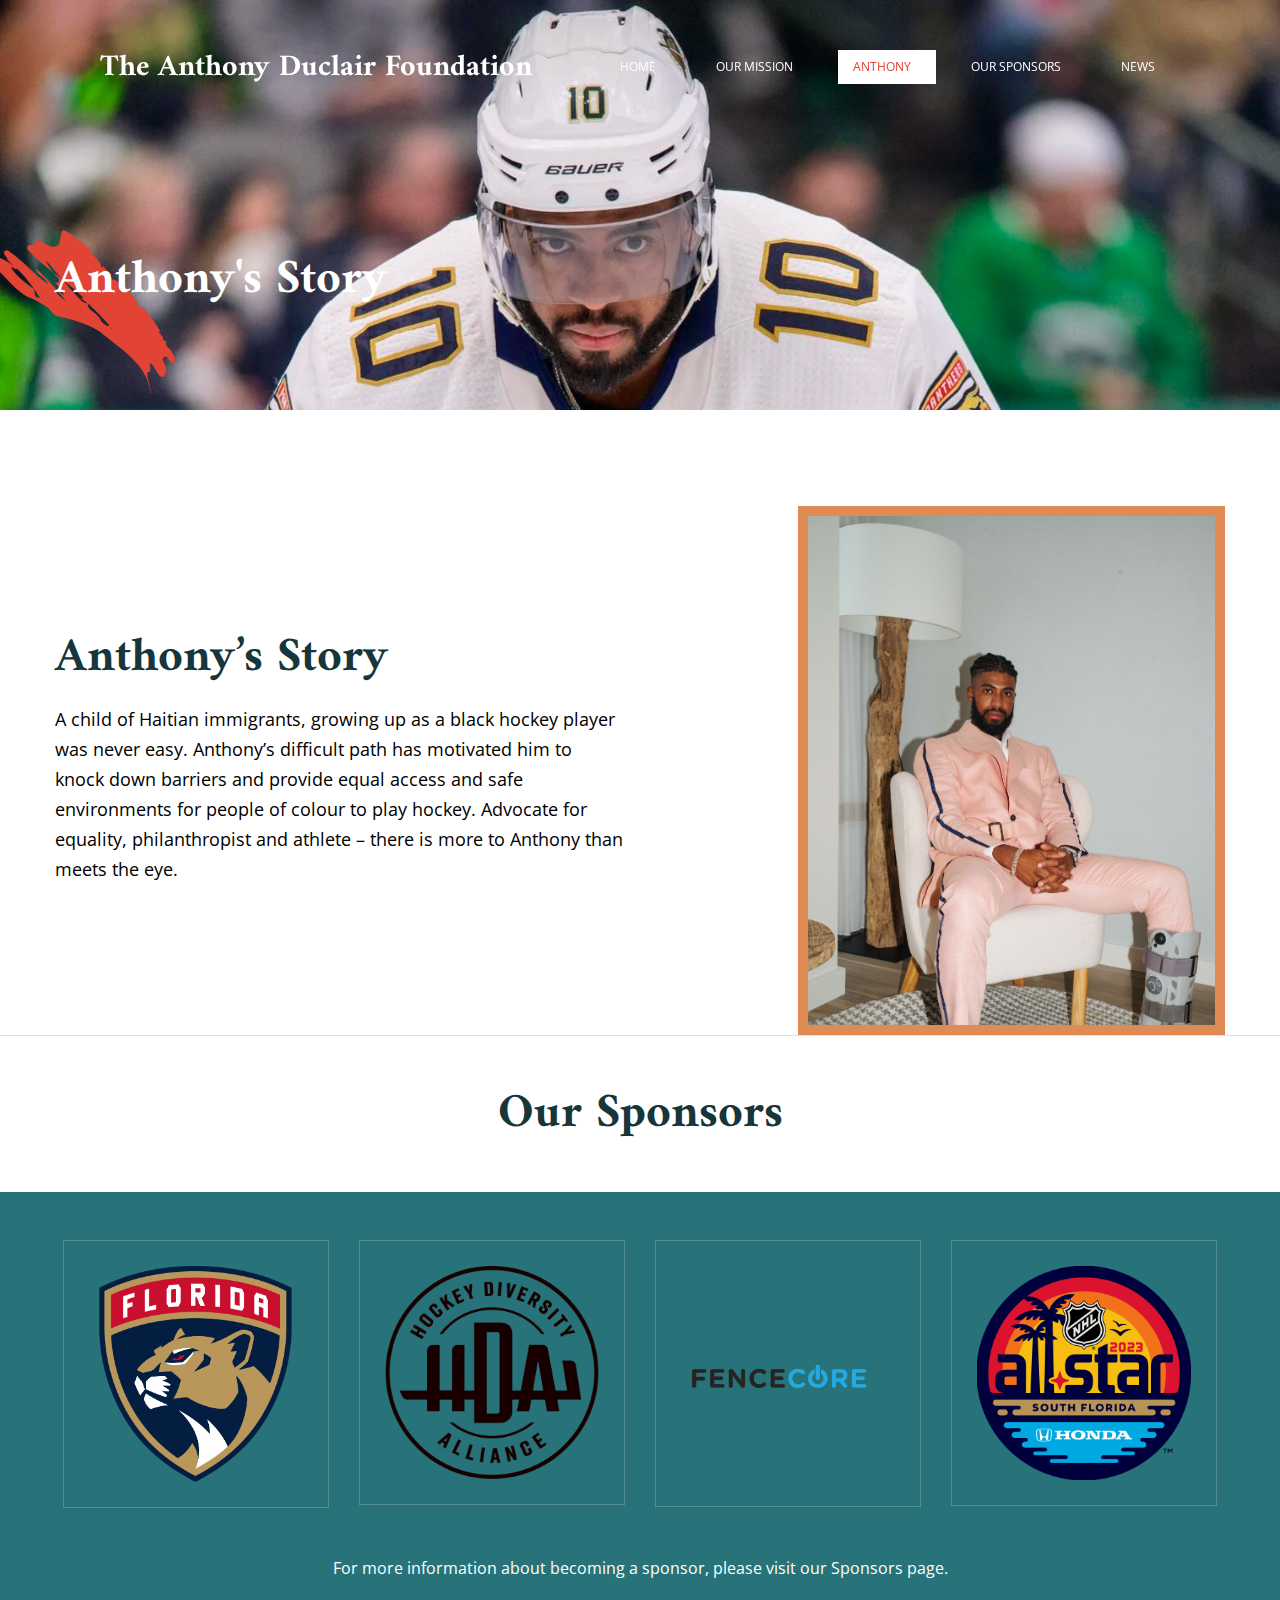
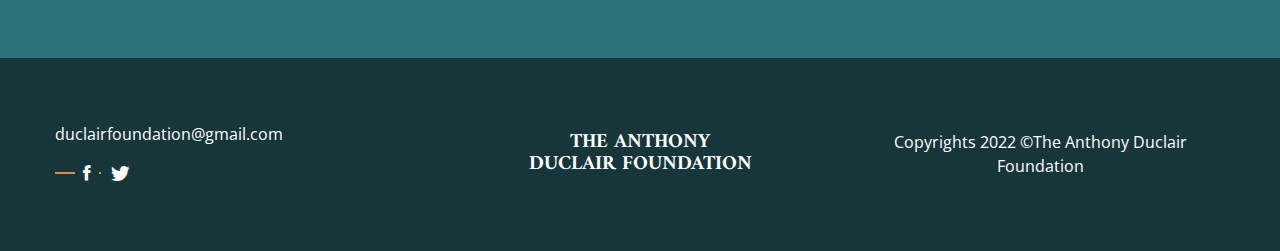
==== anthony.html @ 13af436f "site added" ====
<!doctype html>
<html lang="en">
   
<!-- Mirrored from templates.iqonic.design/epy-html/index-3.html by HTTrack Website Copier/3.x [XR&CO'2014], Sat, 03 Dec 2022 14:17:57 GMT -->
<head>
      <!-- Required meta tags -->
      <meta charset="utf-8">
      <meta name="viewport" content="width=device-width, initial-scale=1, shrink-to-fit=no">
      <title>The Anthony Duclair Foundation</title>
      <!-- Favicon -->
      <link rel="shortcut icon" href="images/favicon.ico" />
      <!-- Bootstrap CSS -->
      <link rel="stylesheet" href="css/bootstrap.min.css">
      <!-- REVOLUTION STYLE SHEETS -->
      <link rel="stylesheet" href="revslider/css/rs6.css">
      <!-- Typography CSS -->
      <link rel="stylesheet" href="css/typography.css">
      <!-- Style CSS -->
      <link rel='stylesheet' href='css/epy-style.css' />
      <!-- Responsive CSS -->
      <link rel="stylesheet" href="css/responsive.css">
      <link rel="stylesheet" href="swiper/swiper-bundle.min.css">
      <link rel="stylesheet" href="css/animate.css">

   </head>
   <body class="position-relative">
      <!-- loading -->
      <div id="loading">
         <div id="loading-center">
            <div class="load-img">
               <img src="images/loader.gif" alt="loader">
            </div>
         </div>
      </div>
      <!-- loading End -->
      <!-- Header -->
      <header id="main-header" class="header-main">
         <div class="container-fluid">
            <div class="row">
               <div class="col-sm-12">
                  <nav class="navbar navbar-expand-lg navbar-light">
                     <a class="navbar-brand" href="index.html">
                    
                        <h4 class="d-none d-xl-block" style="color: white;">The Anthony Duclair Foundation</h4>
                        <h6 class="d-block d-xl-none" style="color: white;">The Anthony<br> Duclair Foundation</h6>                     </a>
                     <button class="navbar-toggler" type="button" data-toggle="collapse" data-target="#navbarSupportedContent" aria-controls="navbarSupportedContent" aria-expanded="false" aria-label="Toggle navigation">
                     <span class="menu-btn d-inline-block" id="menu-btn">
                     <span class="line"></span>
                     <span class="line"></span>
                     <span class="line"></span>
                     </span>
                     <span class="ion-navicon"></span>
                     </button>
                     <div class="collapse navbar-collapse" id="navbarSupportedContent">
                        <ul class="navbar-nav mr-auto w-100 justify-content-end text-uppercase">
                          <li class="nav-item dropdown">
                            <a class="nav-link " href="index.html" 
                           >Home</a>
                         </li>
                           <li class="nav-item dropdown">
                            <a class="nav-link " href="mission.html" 
                            >Our Mission</a>
                           </li>
                           <li class="nav-item ">
                              <a class="nav-link active" href="javascript:void(0)" id="navbarDropdown-2" role="button" data-toggle="dropdown" aria-haspopup="true" aria-expanded="false">Anthony</a>
                             
                           </li>
                           <li class="nav-item ">
                            <a class="nav-link" href="sponsors.html">Our Sponsors</a>
                           
                         </li>
                         <li class="nav-item ">
                            <a class="nav-link " href="news.html">News</a>
                         
                       </li>
                          
                          
                           
                          
                        </ul>
                     </div>
                    
                  </nav>
               </div>
            </div>
         </div>
      </header>
      <!-- Header End -->
    <!-- Banner Start --> 
    <div class="iq-breadcrumb" style="background: url(images/anthony-bg.webp); background-repeat: no-repeat; background-size: cover;">
    <div class="container">
      <div class="row">
       <div class="col-lg-12 col-md-12 position-relative">
        <img class="shape10" alt="#" src="images/shape-4.png">
        <h2 class="text-white position-relative">Anthony's Story</h2>
       </div>
       
       </div>
       </div> 
     </div>
    <!-- Banner End -->
   
<div class="container">
    <div class="row">
        <div class="col-lg-12 mt-xl-5 pt-lg-5">
         <div class="iq-top-event position-relative">
          <div class="" data-autoplay="true" data-loop="true" data-nav="true" data-dots="false" data-items="1" data-items-laptop="1" data-items-tab="1" data-items-mobile="1" data-items-mobile-sm="1" data-margin="30">
      <div class="item">
         <div class="row align-items-center">
        

        <div class="col-lg-6 order-last order-xl-first ">
          
          <div class="iq-title-box wow pulse">

          <h2 class="iq-title" style="color: #17363a">Anthony’s Story
          </h2>
          <p class="mt-3  asdd" style="color: black;">A child of Haitian immigrants, growing up as a black 
            hockey player was never easy. Anthony’s difficult path 
            has motivated him to knock down barriers and provide 
            equal access and safe environments for people of colour 
            to play hockey. Advocate for equality, philanthropist and 
            athlete – there is more to Anthony than meets the eye.</p>
         </div>
        
        </div>
        <div class="col-lg-6">
          <div class="top-event-img w-75 wow slideInRight mt-5 mt-xl-0 order-first order-xl-last float-right d-none d-xl-block">
           <img alt="#" src="images/event/dd.jpg">  
          </div>
          <div class="top-event-img w-100 wow slideInRight mt-5 mt-xl-0 order-first order-xl-last d-block d-xl-none">
            <img alt="#" src="images/event/dd.jpg">  
           </div>
         </div>

     </div>
      </div>

     
   </div>
</div>
        
       </div>
       </div>
</div>
    <hr>
<a href="sponsors.html">
 <h2 class="text-center my-3 my-xl-5">Our Sponsors</h2></a>   
    <div class="blue-bg p-5 overview-block-ptb">
     <div class="container">
   
       <div class="row">
        <div class="col-sm-12">
         <div class="owl-carousel" data-autoplay="1" data-loop="true" data-nav="true" data-dots="true" data-items="4" data-items-laptop="4" data-items-tab="3" data-items-mobile="1" data-items-mobile-sm="1" data-margin="30">
          <div class="item spons">
           <div class="clients-img text-center">
            <img alt="#" src="images/sponsors/sponser-1.png"> 
           </div>
          </div>
          <div class="item spons">
           <div class="clients-img text-center">
            <img alt="#" src="images/sponsors/Sponsor-2.png"> 
           </div>
          </div>
          <div class="item spons">
           <div class="clients-img text-center">
            <img alt="#" src="images/sponsors/sponsor-3.png"> 
           </div>
          </div>
          <div class="item spons">
           <div class="clients-img text-center">
            <img alt="#" src="images/sponsors/Sponsor-4.png"> 
           </div>
          </div>
         
         </div>
        </div> 
        </div>
      </div>
      <p class="text-center mt-5 text-white">For more information about becoming a sponsor, please visit our Sponsors page.</p>

    </div>
     <!-- Clients End -->
     <!-- Footer Start -->
     <footer class="main-bg">
      <div class="container">
         <div class="row align-items-center">
            <div class="col-lg-4 col-sm-12 my-4 sm-text-center">
             <ul class="list-inline mb-2">
              <li class="list-inline-item text-white">duclairfoundation@gmail.com</li>
             </ul>

             <ul class="list-inline mb-0 mt-2 iq-social d-inline-block position-relative">
              <li class="list-inline-item mr-2 ml-2 position-relative"><a class="text-white" href="#"><i class="ion-social-facebook"></i></a></li>
              <li class="list-inline-item mr-2 ml-2 position-relative"><a class="text-white" href="#"><i class="ion-social-twitter"></i></a></li>
             </ul>
               
            </div>
            <div class="col-lg-4 col-sm-12 my-4 text-center">
             <h6 style="color: white;">THE ANTHONY<br>DUCLAIR FOUNDATION</h6>
            </div>
            <div class="col-lg-4 col-sm-12 my-4 text-center">
              <p class="text-white mb-0">Copyrights 2022 ©The Anthony Duclair Foundation</p>
            </div>
         </div>
      </div>
   </footer>
   <!-- Footer End -->
   </div>
   <!-- Main Content End -->
  
   <!-- === back-to-top === -->
   <div id="back-to-top">
      <a class="top" id="top" href="#top"> <i class="ion-ios-arrow-up"></i> </a>
   </div>
   <!-- === back-to-top End === -->
   <!-- jQuery first, then Popper.js, then Bootstrap JS -->
   <script src="js/jquery-3.4.1.js"></script>
   <!-- jQuery  for scroll me js -->
   <script src='js/jquery-min.js'></script>
   <!-- popper  -->
   <script src="js/popper.min.js"></script>
   <!--  bootstrap -->
   <script src="js/bootstrap.min.js"></script>
   <!-- Appear JavaScript -->
   <script src="js/appear.js"></script>
   <!-- Jquery-migrate JavaScript -->
   <script src='js/jquery-migrate.min.js'></script>
   <!-- countdownTimer JavaScript -->
   <script src='js/jQuery.countdownTimer.min.js'></script>
   <!-- Tox-progress JavaScript -->
   <script src='js/tox-progress.min.js'></script>
   <!-- Popper JavaScript -->
   <script src='js/popper.min.js'></script>
   <!-- Owl.carousel JavaScript -->
   <script src='js/owl.carousel.min.js'></script>
   <!-- Countdown JavaScript -->
   <script src='js/countdown.js'></script>
   <!-- Jquery.countTo JavaScript -->
   <script src='js/jquery.countTo.js'></script>
   <!-- Magnific-popup JavaScript -->
   <script src='js/jquery.magnific-popup.min.js'></script>
   <!-- Isotope.pkgd.min JavaScript -->
   <script src='js/isotope.pkgd.min.js'></script>
   <!-- Wow JavaScript -->
   <script src='js/wow.min.js'></script>
   <!--  Custom JavaScript -->
   <script src="js/custom.js"></script>
   <!-- REVOLUTION JS FILES -->
   <script src="revslider/js/revolution.tools.min.js"></script>
   <script src="revslider/js/rs6.min.js"></script>
     <script>
       
       var revapi5,
         tpj;
       jQuery(function() {
         tpj = jQuery;
         if(tpj("#rev_slider_5_1").revolution == undefined){
           revslider_showDoubleJqueryError("#rev_slider_5_1");
         }else{
           revapi5 = tpj("#rev_slider_5_1").show().revolution({
             jsFileLocation:"js/",
             sliderLayout:"fullwidth",
             visibilityLevels:"1240,1024,778,480",
             gridwidth:"1600,1024,778,480",
             gridheight:"700,768,560,400",
             spinner:"spinner0",
             editorheight:"700,768,560,400",
             responsiveLevels:"1240,1024,778,480",
             disableProgressBar:"on",
             navigation: {
               onHoverStop:false,
               arrows: {
                 enable:true,
                 style:"custom",
                 left: {
                   h_offset:30
                 },
                 right: {
                   h_offset:30
                 }
               }
             },
             fallbacks: {
               allowHTML5AutoPlayOnAndroid:true
             },
           });
         }
         
       });
     </script>
     <script src="swiper/swiper-bundle.min.js"></script>
      <script>
 var swiper = new Swiper(".mySwiper", {
   slidesPerView: 3,
   spaceBetween: 30,
   centeredSlides: true,
   roundLengths: true,
   nextButton: '.swiper-button-next',
   prevButton: '.swiper-button-prev',
   loop: true,
   breakpoints: {
     1920: {
       slidesPerView: 3,
       spaceBetween: 30
     },
     1028: {
       slidesPerView: 3,
       spaceBetween: 30
     },
     480: {
       slidesPerView: 1,
       spaceBetween: 10
     },
     360: {
       slidesPerView: 1,
       spaceBetween: 10
     }
   },
   navigation: {
     nextEl: ".swiper-button-next",
     prevEl: ".swiper-button-prev",
   },

 });
</script>
<script src="js/wow.min.js"></script>
<script>
new WOW().init();
</script>
</body>

<!-- Mirrored from templates.iqonic.design/epy-html/index-3.html by HTTrack Website Copier/3.x [XR&CO'2014], Sat, 03 Dec 2022 14:18:31 GMT -->
</html>
---- revslider/css/rs6.css ----
/*-----------------------------------------------------------------------------

-	Revolution Slider 6.0 Default Style Settings -

Screen Stylesheet

version:   	6.0.0
date:      	24/06/19
author:		themepunch
email:     	info@themepunch.com
website:   	http://www.themepunch.com
-----------------------------------------------------------------------------*/

/* FIX FOR WORDPRESS's CRAZY <p> TAG ANOMALY */
.rs-p-wp-fix { display: none !important; margin: 0 !important; height: 0px !important; }  

/* NEW Z-INDEX FIX*/
.wp-block-themepunch-revslider { position: relative }

#debungcontrolls {
	z-index:100000;
	position:fixed;
	bottom:0px; width:100%;
	height:auto;
	background:rgba(0,0,0,0.6);
	padding:10px;
	box-sizing: border-box;
}


rs-debug {
	z-index:100000;
	position:fixed;
	top:0px; width:300px;
	height:300px;
	background:rgba(0,0,0,0.6);
	padding:10px;
	box-sizing: border-box;
	color: #fff;
	font-size: 10px;
	line-height: 13px;
	overflow: scroll;
}

/* MODAL BASICS */
rs-modal { position: fixed !important; z-index: 9999999 !important; pointer-events: none !important; }
rs-modal.rs-modal-auto { top: auto;bottom: auto;left: auto; right:auto; }
rs-modal.rs-modal-fullwidth,
rs-modal.rs-modal-fullscreen { top: 0px; left: 0px; width: 100%; height: 100%; }
rs-modal rs-fullwidth-wrap { position: absolute; top: 0px; left: 0px; height: 100%;}
rs-module-wrap.rs-modal { display:none; max-height: 100% !important; overflow: auto !important;  pointer-events: auto !important;}
rs-modal-cover { width: 100%; height: 100%; z-index: 0; background: transparent; position: absolute;top: 0px;left: 0px; cursor: pointer; pointer-events: auto}
body>rs-modal-cover { position: fixed; z-index: 9999995 !important; }

rs-sbg-px { pointer-events: none }

.rs-forcehidden * { visibility: hidden !important; }

/*rs-modal rs-fullwidth-wrap rs-module-wrap { transform: translateY(-50%) !important; top: 50% !important; }*/

.rs_splitted_lines { display: block; white-space: nowrap !important}

.debugtimeline {
	width:100%;
	height:10px;
	position:relative;
	display:block;
	margin-bottom:3px;	
	display:none;
	white-space: nowrap;	
	box-sizing: border-box;
}

.debugtimeline:hover {
	height:15px;

}

.the_timeline_tester {
	background:#e74c3c;
	position:absolute;
	top:0px;
	left:0px;
	height:100%;
	width:0;	
}

.rs-go-fullscreen {
	position:fixed !important;
	width:100% !important;
	height:100% !important;
	top:0px !important;
	left:0px !important;
	z-index:9999999 !important;
	background:#ffffff;
}


.debugtimeline.tl_slide .the_timeline_tester {
	background:#f39c12;	
}

.debugtimeline.tl_frame .the_timeline_tester {
	background:#3498db;	
}

.debugtimline_txt {
	color:#fff;
	font-weight: 400;
	font-size:7px;
	position:absolute;	
	left:10px;
	top:0px;
	white-space: nowrap;
	line-height: 10px;
}


.rtl {	direction: rtl;}
@font-face {
  font-family: 'revicons';
  src: url('../fonts/revicons/revicons90c6.eot?5510888');
  src: url('../fonts/revicons/revicons90c6.eot?5510888#iefix') format('embedded-opentype'),
       url('../fonts/revicons/revicons90c6.woff?5510888') format('woff'),
       url('../fonts/revicons/revicons90c6.ttf?5510888') format('truetype'),
       url('../fonts/revicons/revicons90c6.svg?5510888#revicons') format('svg');
  font-weight: normal;
  font-style: normal;
}

 [class^="revicon-"]:before, [class*=" revicon-"]:before {
  font-family: "revicons";
  font-style: normal;
  font-weight: normal;
  speak: none;
  display: inline-block;
  text-decoration: inherit;
  width: 1em;
  margin-right: .2em;
  text-align: center; 

  /* For safety - reset parent styles, that can break glyph codes*/
  font-variant: normal;
  text-transform: none;

  /* fix buttons height, for twitter bootstrap */
  line-height: 1em;

  /* Animation center compensation - margins should be symmetric */
  /* remove if not needed */
  margin-left: .2em;

  /* you can be more comfortable with increased icons size */
  /* font-size: 120%; */

  /* Uncomment for 3D effect */
  /* text-shadow: 1px 1px 1px rgba(127, 127, 127, 0.3); */
}


rs-module i[class^="fa-"], 
rs-module i[class*=" fa-"],
.rb-modal-wrapper i[class^="fa-"], 
.rb-modal-wrapper i[class*=" fa-"],
#waitaminute i[class^="fa-"], 
#waitaminute i[class*=" fa-"],
#objectlibrary i[class^="fa-"], 
#objectlibrary i[class*=" fa-"],
#rs_overview i[class^="fa-"], 
#rs_overview i[class*=" fa-"],
#rs_overview_menu i[class^="fa-"], 
#rs_overview_menu i[class*=" fa-"],
#builderView i[class^="fa-"], 
#builderView i[class*=" fa-"] 
{
  display: inline-block;
  font: normal normal normal 14px/1 FontAwesome;
  font-size: inherit;
  text-rendering: auto;
  -webkit-font-smoothing: antialiased;
  -moz-osx-font-smoothing: grayscale;
}

rs-module [class^="fa-"]:before, 
rs-module [class*=" fa-"]:before,
.rb-modal-wrapper [class^="fa-"]:before, 
.rb-modal-wrapper [class*=" fa-"]:before,
#rs_overview [class^="fa-"]:before, 
#rs_overview [class*=" fa-"]:before,
#objectlibrary [class^="fa-"]:before, 
#objectlibrary [class*=" fa-"]:before,
#waitaminute [class^="fa-"]:before, 
#waitaminute [class*=" fa-"]:before,
#rs_overview_menu [class^="fa-"]:before, 
#rs_overview_menu [class*=" fa-"]:before,
#builderView [class^="fa-"]:before, 
#builderView [class*=" fa-"]:before
{
    font-family: FontAwesome;
    font-style: normal;
    font-weight: 400;
   
    speak: none;
    display: inline-block;
    text-decoration: inherit;
    width: auto;
    margin-right: 0;
    text-align: center;
    font-variant: normal;
    text-transform: none;
    line-height: inherit;
    margin-left: 0;
}

rs-module .sr-only,
#objectlibrary .sr-only,
#waitaminute .sr-only,
#rs_overview .sr-only,
#rs_overview_menu .sr-only,
.rb-modal-wrapper .sr-only,
#builderView .sr-only 
{
  position: absolute;
  width: 1px;
  height: 1px;
  padding: 0;
  margin: -1px;
  overflow: hidden;
  clip: rect(0, 0, 0, 0);
  border: 0;
}
rs-module .sr-only-focusable:active,
rs-module .sr-only-focusable:focus,
#waitaminute .sr-only-focusable:active,
#waitaminute .sr-only-focusable:focus,
#objectlibrary .sr-only-focusable:active,
#objectlibrary .sr-only-focusable:focus,
#rs_overview .sr-only-focusable:active,
#rs_overview .sr-only-focusable:focus,
#rs_overview_menu .sr-only-focusable:active,
#rs_overview_menu .sr-only-focusable:focus,
.rb-modal-wrapper .sr-only-focusable:active,
.rb-modal-wrapper .sr-only-focusable:focus,
#builderView .sr-only-focusable:active,
#builderView .sr-only-focusable:focus

{
  position: static;
  width: auto;
  height: auto;
  margin: 0;
  overflow: visible;
  clip: auto;
}


.revicon-search-1:before { content: '\e802'; } /* '' */
.revicon-pencil-1:before { content: '\e831'; } /* '' */
.revicon-picture-1:before { content: '\e803'; } /* '' */
.revicon-cancel:before { content: '\e80a'; } /* '' */
.revicon-info-circled:before { content: '\e80f'; } /* '' */
.revicon-trash:before { content: '\e801'; } /* '' */
.revicon-left-dir:before { content: '\e817'; } /* '' */
.revicon-right-dir:before { content: '\e818'; } /* '' */
.revicon-down-open:before { content: '\e83b'; } /* '' */
.revicon-left-open:before { content: '\e819'; } /* '' */
.revicon-right-open:before { content: '\e81a'; } /* '' */
.revicon-angle-left:before { content: '\e820'; } /* '' */
.revicon-angle-right:before { content: '\e81d'; } /* '' */
.revicon-left-big:before { content: '\e81f'; } /* '' */
.revicon-right-big:before { content: '\e81e'; } /* '' */
.revicon-magic:before { content: '\e807'; } /* '' */
.revicon-picture:before { content: '\e800'; } /* '' */
.revicon-export:before { content: '\e80b'; } /* '' */
.revicon-cog:before { content: '\e832'; } /* '' */
.revicon-login:before { content: '\e833'; } /* '' */
.revicon-logout:before { content: '\e834'; } /* '' */
.revicon-video:before { content: '\e805'; } /* '' */
.revicon-arrow-combo:before { content: '\e827'; } /* '' */
.revicon-left-open-1:before { content: '\e82a'; } /* '' */
.revicon-right-open-1:before { content: '\e82b'; } /* '' */
.revicon-left-open-mini:before { content: '\e822'; } /* '' */
.revicon-right-open-mini:before { content: '\e823'; } /* '' */
.revicon-left-open-big:before { content: '\e824'; } /* '' */
.revicon-right-open-big:before { content: '\e825'; } /* '' */
.revicon-left:before { content: '\e836'; } /* '' */
.revicon-right:before { content: '\e826'; } /* '' */
.revicon-ccw:before { content: '\e808'; } /* '' */
.revicon-arrows-ccw:before { content: '\e806'; } /* '' */
.revicon-palette:before { content: '\e829'; } /* '' */
.revicon-list-add:before { content: '\e80c'; } /* '' */
.revicon-doc:before { content: '\e809'; } /* '' */
.revicon-left-open-outline:before { content: '\e82e'; } /* '' */
.revicon-left-open-2:before { content: '\e82c'; } /* '' */
.revicon-right-open-outline:before { content: '\e82f'; } /* '' */
.revicon-right-open-2:before { content: '\e82d'; } /* '' */
.revicon-equalizer:before { content: '\e83a'; } /* '' */
.revicon-layers-alt:before { content: '\e804'; } /* '' */
.revicon-popup:before { content: '\e828'; } /* '' */

							


/******************************
	-	BASIC STYLES		-
******************************/

.tp-fullwidth-forcer { z-index: 0; pointer-events: none}
rs-module-wrap,
rs-module-wrap * { box-sizing: border-box; -webkit-tap-highlight-color: rgba(0,0,0,0);}

rs-module-wrap {position:relative;z-index: 1;width:100%; display: block;}

.rs-fixedscrollon rs-module-wrap { position: fixed !important; top: 0px !important; z-index: 1000; }


rs-fw-forcer { display:block;width:100%;pointer-events: none;}
rs-module { position:relative;overflow:hidden;display: block;}

/*rs-carousel-wrap,*/
rs-pzimg-wrap,
rs-sbg-effectwrap,
rs-sbg { display: block; pointer-events: none  }

rs-sbg-effectwrap {
	position:absolute;top:0px;left:0px;width:100%;height:100%
}

rs-sbg-px,
rs-sbg-wrap {position:absolute; top:0px; left:0px; z-index:0;width:100%;height:100%;display: block;}

a.rs-layer,
a.rs-layer:-webkit-any-link { text-decoration: none }

a[x-apple-data-detectors] { color: inherit !important;   text-decoration: none !important;   font-size: inherit !important;   font-family: inherit !important;   font-weight: inherit !important;   line-height: inherit !important; }

.entry-content rs-module a, rs-module a { box-shadow: none; }

.rs-ov-hidden 		{ 	overflow:hidden !important;}


.rs-forceoverflow,
.rs-forceoverflow rs-module-wrap,
.rs-forceoverflow rs-module,
.rs-forceoverflow rs-slides,
.rs-forceoverflow rs-slide { overflow:visible !important}

.tp-simpleresponsive img,
rs-module img{
	max-width:none !important;	
	transition: none;
	margin:0px;
	padding:0px;
	border:none;
}

rs-module .no-slides-text{font-weight:bold;text-align:center;padding-top:80px;}


rs-slides, rs-slide, rs-slide:before {	 position:absolute;text-indent: 0em;top:0px;left:0px;}
rs-slide,rs-slide:before {  display:block; visibility:hidden; }

.rs-layer .rs-untoggled-content { display:block;}
.rs-layer .rs-toggled-content { display:none;}

.rs-tc-active.rs-layer .rs-toggled-content { display:block;}
.rs-tc-active.rs-layer .rs-untoggled-content { display:none;}

.rs-layer-video { overflow: hidden }

rs-module rs-layer,
rs-module .rs-layer { 
	opacity: 0;
	position:relative;  
	visibility: hidden;
	white-space: nowrap;
	display: block;	
	-webkit-font-smoothing: antialiased !important;
	-webkit-tap-highlight-color:rgba(0, 0, 0, 0);
	-moz-osx-font-smoothing: grayscale;
	z-index:1;	
}

rs-layer-wrap,
rs-mask,
rs-module-wrap,
rs-module .rs-layer,
rs-module img {
	-moz-user-select: none;
    -khtml-user-select: none;
    -webkit-user-select: none;
    -o-user-select: none;   
}

rs-module rs-mask-wrap .rs-layer,
rs-module rs-mask-wrap *:last-child,
.wpb_text_column rs-module rs-mask-wrap .rs-layer,
.wpb_text_column rs-module rs-mask-wrap *:last-child{
	margin-bottom:0;

}

.rs-svg svg {	width:100%; height:100%;position: relative;vertical-align: top}

rs-layer:not(.rs-wtbindex),
.rs-layer:not(.rs-wtbindex),
rs-alyer *:not(.rs-wtbindex),
.rs-layer *:not(.rs-wtbindex) { outline: none !important; }


	
/* CAROUSEL FUNCTIONS */
rs-carousel-wrap {
	cursor:url(openhand.html), move;
}
rs-carousel-wrap.dragged {
	cursor:url(closedhand.html), move;
}

rs-carousel-wrap { position: absolute; overflow: hidden;  width:100%;height:100%;top:0px;left:0px;}
rs-carousel-space { clear:both;display:block;width:100%;height:1px;position:relative;margin-bottom:-1px }

/* ADDED FOR SLIDELINK MANAGEMENT */
.tp_inner_padding {	
	box-sizing:border-box;	
	max-height:none !important;	
}


.rs-layer.rs-selectable {
	-moz-user-select: all;
	-khtml-user-select: all;
	-webkit-user-select: all;
	-o-user-select: all;	
}



rs-px-mask {
	overflow: hidden;
	display: block;
	width: 100%;
	height: 100%;
	position: relative;
}

rs-module embed,
rs-module iframe,
rs-module object,
rs-module audio,
rs-module video {
	max-width: none !important;
	border: none;
}

rs-bg-elem 	{	position:absolute; top:0px;left:0px; width:100%;height:100%;z-index:0; display: block; pointer-events: none; }

.tp-blockmask,
.tp-blockmask_in,
.tp-blockmask_out { position: absolute; top: 0px; left: 0px; width: 100%; height: 100%; background: #fff; z-index: 1000; transform: scaleX(0) scaleY(0);}

/***********************************************************
	- 	ZONES / GOUP / ROW / COLUMN LAYERS AND HELPERS 	-
***********************************************************/
rs-zone			{	position:absolute; width:100%;left:0px; box-sizing: border-box;min-height:50px; font-size:0px;}
rs-layer-wrap,
rs-row-wrap,
rs-column,
rs-parallax-wrap,
rs-mask-wrap,
rs-cbg-mask-wrap,
rs-loop-wrap 	{	display:block; visibility: hidden}


rs-column-wrap>rs-loop-wrap { z-index: 1 }

rs-layer-wrap,
rs-mask-wrap,
rs-cbg-mask-wrap
 { transform-style:flat; perspective:10000px;}

 /*@-moz-document url-prefix() {
 	rs-layer-wrap,
	rs-mask-wrap,
	rs-cbg-mask-wrap { filter: blur(0px); }
 }*/   /* REMOVED LINES TO FIX BOX-SHADOW ISSUE IN FIREFOX */

 .rs-fixedscrollon rs-module-wrap{left: 0 !important;}

rs-mask-wrap { overflow: hidden }
rs-fullwidth-wrap { position:relative;width:100%;height:auto;display: block; }

.rev_row_zone_top 				{	top:0px;}
.rev_row_zone_bottom 			{	bottom:0px;}

rs-column-wrap .rs-parallax-wrap  { vertical-align: top }

.rs-layer img,
rs-layer img { vertical-align: top }

rs-row,
rs-row.rs-layer 	{
	display:table;
	position:relative;
	width:100% !important;
	table-layout: fixed;
	box-sizing: border-box;
	vertical-align: top;
	height:auto;
	font-size:0px;
}

rs-column-wrap {	
	display: table-cell;
	position: relative;
	vertical-align: top;
	height: auto;
	box-sizing: border-box;	
	font-size:0px;
}

rs-column {
	box-sizing: border-box;
	display: block;
	position: relative;
	width:100% !important;
	height:auto !important;
	white-space: normal !important;
}

rs-cbg-mask-wrap {
	position: absolute;    
    z-index: 0;
    box-sizing: border-box;     
} 
rs-column-bg {	
    position: absolute;    
    z-index: 0;
    box-sizing: border-box; 
    width: 100%;
    height: 100%; 
}

.rs-pelock * { pointer-events: none !important;}

rs-column .rs-parallax-wrap,
rs-column rs-loop-wrap,
rs-column rs-mask-wrap 			{	text-align: inherit; }
rs-column rs-mask-wrap 			{	display: inline-block;}


rs-column .rs-parallax-wrap rs-loop-wrap,
rs-column .rs-parallax-wrap rs-mask-wrap,
rs-column .rs-parallax-wrap { position: relative !important; left:auto !important; top:auto !important; line-height: 0px;}

rs-column .rs-parallax-wrap rs-loop-wrap,
rs-column .rs-parallax-wrap rs-mask-wrap,
rs-column .rs-parallax-wrap,
rs-column .rev_layer_in_column { vertical-align: top; }

.rev_break_columns { display: block !important }
.rev_break_columns rs-column-wrap.rs-parallax-wrap  { display:block !important; width:100% !important; }


.rev_break_columns rs-column-wrap.rs-parallax-wrap.rs-layer-hidden,
.tp-forcenotvisible,
.tp-hide-revslider,
rs-row-wrap.rs-layer-hidden,
rs-column-wrap.rs-layer-hidden,
.rs-layer.rs-layer-hidden,
.rs-layer-audio.rs-layer-hidden,
.rs-parallax-wrap.rs-layer-hidden {	
	visibility:hidden !important; 
	display:none !important
}

/*rs-column .rs-parallax-wrap,
rs-column rs-loop-wrap,
rs-column rs-mask-wrap,
rs-column rs-layer { vertical-align: inherit }*/



/*********************************
	-	SPECIAL TP CAPTIONS -
**********************************/

rs-layer.rs-nointeraction,
.rs-layer.rs-nointeraction { 
	pointer-events: none !important
}

rs-static-layers	{position:absolute; z-index:101; top:0px;left:0px; display: block; width: 100%;height: 100%; pointer-events: none;}

/* new static layers position option */
rs-static-layers.rs-stl-back {	
	z-index:0;
}


.rs-layer rs-fcr    {width: 0;height: 0;border-left: 40px solid transparent;border-right: 0px solid transparent;border-top: 40px solid #00A8FF;position: absolute;right:100%;top:0px;}
.rs-layer rs-fcrt   {width: 0;height: 0;border-left: 40px solid transparent;border-right: 0px solid transparent;border-bottom: 40px solid #00A8FF;position: absolute;right:100%;top:0px;}
.rs-layer rs-bcr    {width: 0;height: 0;border-left: 0px solid transparent;border-right: 40px solid transparent;border-bottom: 40px solid #00A8FF;position: absolute;left:100%;top:0px;}
.rs-layer rs-bcrt   {width: 0;height: 0;border-left: 0px solid transparent;border-right: 40px solid transparent;border-top: 40px solid #00A8FF;position: absolute;left:100%;top:0px;}

									
.tp-layer-inner-rotation {	
	position: relative !important;
}		


/***********************************************
	-	SPECIAL ALTERNATIVE IMAGE SETTINGS	-
***********************************************/

img.tp-slider-alternative-image	{	
	width:100%; height:auto;
}


/******************************
	-	IE8 HACKS	-
*******************************/
.noFilterClass {
	filter:none !important;
}


/********************************
	-	FULLSCREEN VIDEO	-
*********************************/

rs-bgvideo 		{	position: absolute;top:0px;left:0px; width:100%;height:100%;visibility: hidden;z-index: 0; display: block}

.rs-layer.coverscreenvideo	{	width:100%;height:100%;top:0px;left:0px;position:absolute;}
.rs-layer.rs-fsv		{	left:0px; top:0px; position:absolute;width:100%;height:100%}

.rs-layer.rs-fsv audio,
.rs-layer.rs-fsv video,
.rs-layer.rs-fsv iframe,
.rs-layer.rs-fsv iframe audio,
.rs-layer.rs-fsv iframe video	{ width:100%; height:100% ; display: none}

.fullcoveredvideo audio,
.rs-fsv audio
.fullcoveredvideo video,
.rs-fsv video				{	background: #000}

.fullcoveredvideo rs-poster		{	background-position: center center;background-size: cover;width:100%;height:100%;top:0px;left:0px}


.videoisplaying .html5vid rs-poster	{	display: none}

.tp-video-play-button					{	
	background:#000;
	background:rgba(0,0,0,0.3);										
	border-radius:5px;
	position: absolute;
	top: 50%;
	left: 50%;										
	color: #FFF;
	z-index: 3;
	margin-top: -25px;
	margin-left: -25px;
	line-height: 50px !important;
	text-align: center;
	cursor: pointer;
	width: 50px;
	height:50px;
	box-sizing: border-box;
	
	display: inline-block;	
	vertical-align: top;
	z-index: 4;
	opacity: 0;	
	transition:opacity 300ms ease-out !important;				
}


.rs-audio .tp-video-play-button { display:none !important;}
.rs-layer .html5vid					{	width:100% !important; height:100% !important;}									
.tp-video-play-button i 				{	width:50px;height:50px; display:inline-block; text-align: center !important; vertical-align: top; line-height: 50px !important; font-size: 30px !important;}									
.rs-layer:hover .tp-video-play-button	{	opacity: 1; display:block;}
.rs-layer .tp-revstop					{	display:none;width: 15px; border-right: 5px solid #fff !important; border-left:5px solid #fff !important; transform: translateX(50%) translateY(50%);height: 20px;margin-left: 11px !important;margin-top: 5px !important;}
.videoisplaying .revicon-right-dir		{	display:none}
.videoisplaying .tp-revstop				{	display:block}

.videoisplaying  .tp-video-play-button			{	display:none}


.fullcoveredvideo .tp-video-play-button			{	display:none !important}


.rs-fsv .rs-fsv audio 		{	object-fit:contain !important;}
.rs-fsv .rs-fsv video 		{	object-fit:contain !important;}

@supports not (-ms-high-contrast:none) {
   /* Non-IE styles here */
	.rs-fsv .fullcoveredvideo audio 		{	object-fit:cover !important;}
	.rs-fsv .fullcoveredvideo video 		{	object-fit:cover !important;}
}

.rs-fullvideo-cover					{	width:100%;height:100%;top:0px;left:0px;position: absolute; background:transparent;z-index:5;}


.rs-nolc .tp-video-play-button,
rs-bgvideo video::-webkit-media-controls-start-playback-button,
rs-bgvideo video::-webkit-media-controls,
rs-bgvideo audio::-webkit-media-controls { display:none !important;}
 

.rs-audio .tp-video-controls {	opacity: 1 !important; visibility: visible !important}



rs-module h1.rs-layer,
rs-module h2.rs-layer,
rs-module h3.rs-layer,
rs-module h4.rs-layer,
rs-module h5.rs-layer,
rs-module h6.rs-layer,
rs-module div.rs-layer,
rs-module span.rs-layer,
rs-module p.rs-layer 	{	margin:0; padding:0; margin-block-start: 0; margin-block-end: 0; margin-inline-start: 0; margin-inline-end: 0;} 

rs-module h1.rs-layer:before,
rs-module h2.rs-layer:before,
rs-module h3.rs-layer:before,
rs-module h4.rs-layer:before,
rs-module h5.rs-layer:before,
rs-module h6.rs-layer:before { content: none; }


/********************************
	-	DOTTED OVERLAYS	-
*********************************/
rs-dotted						{	background-repeat:repeat;width:100%;height:100%;position:absolute;top:0px;left:0px;z-index:3;display:block;pointer-events: none}
rs-sbg-wrap rs-dotted 			{ z-index: 31 }
rs-dotted.twoxtwo				{	background:url(../assets/gridtile.html)}
rs-dotted.twoxtwowhite			{	background:url(../assets/gridtile_white.html)}
rs-dotted.threexthree			{	background:url(../assets/gridtile_3x3.html)}
rs-dotted.threexthreewhite		{	background:url(../assets/gridtile_3x3_white.html)}


/******************************
	-	SHADOWS		-
******************************/

.tp-shadowcover	{	width:100%;height:100%;top:0px;left:0px;background: #fff;position: absolute; z-index: -1;}
.tp-shadow1 	{	box-shadow: 0 10px 6px -6px rgba(0,0,0,0.8);}

.tp-shadow2:before, .tp-shadow2:after,
.tp-shadow3:before, .tp-shadow4:after
{
  z-index: -2;
  position: absolute;
  content: "";
  bottom: 10px;
  left: 10px;
  width: 50%;
  top: 85%;
  max-width:300px;
  background: transparent;  
  box-shadow: 0 15px 10px rgba(0,0,0,0.8);
  
  transform: rotate(-3deg);
}

.tp-shadow2:after,
.tp-shadow4:after
{  
  transform: rotate(3deg);
  right: 10px;
  left: auto;
}

.tp-shadow5
{
  	position:relative;        
    box-shadow:0 1px 4px rgba(0, 0, 0, 0.3), 0 0 40px rgba(0, 0, 0, 0.1) inset;
}
.tp-shadow5:before, .tp-shadow5:after
{
	content:"";
    position:absolute; 
    z-index:-2;    
    box-shadow:0 0 25px 0px  rgba(0,0,0,0.6);
    top:30%;
    bottom:0;
    left:20px;
    right:20px;    
    border-radius:100px / 20px;
}



/* TP BUTTONS DESKTOP SIZE */

.rev-btn,
.rev-btn:visited						{ 	outline:none !important; box-shadow:none; text-decoration: none !important;  box-sizing:border-box;  cursor: pointer;}

.rev-btn.rev-uppercase,
.rev-btn.rev-uppercase:visited			{ 	text-transform: uppercase;  }

.rev-btn  i								{ 	font-size: inherit; font-weight: normal; position: relative; top: 0px; transition: opacity 0.2s ease-out, margin 0.2s ease-out;  margin-left:0px; line-height: inherit}

.rev-btn.rev-hiddenicon i				{ 	font-size: inherit; font-weight: normal; position: relative; top: 0px; transition: opacity 0.2s ease-out, margin 0.2s ease-out; opacity: 0; margin-left:0px !important; width:0px !important;  }
.rev-btn.rev-hiddenicon:hover i			{   opacity: 1 !important; margin-left:10px !important; width:auto !important;}


/* BURGER BUTTON */
.rev-burger {
  position: relative;  
  box-sizing: border-box;
  padding: 22px 14px 22px 14px;
  border-radius: 50%;
  border: 1px solid rgba(51,51,51,0.25);
  -webkit-tap-highlight-color: rgba(0,0,0,0);
  -webkit-tap-highlight-color: transparent;
  cursor: pointer;
}

.rev-burger span {
  display: block;
  width: 30px;
  height: 3px;
  background: #333;
  transition: .7s;
  pointer-events: none;
  transform-style: flat !important;
}
.rev-burger span:nth-child(2) {
  margin: 3px 0;
}

.quick_style_example_wrap .rev-burger:hover :first-child,
#dialog_addbutton .rev-burger:hover :first-child,
.open .rev-burger :first-child,
.open.rev-burger :first-child {
  transform: translateY(6px) rotate(-45deg);
 
}
.quick_style_example_wrap .rev-burger:hover :nth-child(2),
#dialog_addbutton .rev-burger:hover :nth-child(2),
.open .rev-burger :nth-child(2),
.open.rev-burger :nth-child(2) {
  transform: rotate(-45deg);
 
  opacity: 0;
}
.quick_style_example_wrap .rev-burger:hover :last-child,
#dialog_addbutton .rev-burger:hover :last-child,
.open .rev-burger :last-child,
.open.rev-burger :last-child {
  transform: translateY(-6px) rotate(-135deg);
 
}

.rev-burger.revb-white {
  border: 2px solid rgba(255,255,255,0.2);
}

.rev-b-span-light span,
.rev-burger.revb-white span {
  background: #fff;
}
.rev-burger.revb-whitenoborder {
  border: 0;
}
.rev-burger.revb-whitenoborder span {
  background: #fff;
}
.rev-burger.revb-darknoborder {
  border: 0;
}

.rev-b-span-dark span,
.rev-burger.revb-darknoborder span {
  background: #333;
}

.rev-burger.revb-whitefull {
  background: #fff;
  border:none;
}

.rev-burger.revb-whitefull span {
	background:#333;
}

.rev-burger.revb-darkfull {
  background: #333;
  border:none;
}

.rev-burger.revb-darkfull span {
	background:#fff;
}


/* SCROLL DOWN BUTTON */

@keyframes rev-ani-mouse {
	0% {opacity: 1;top: 29%;}
	15% {opacity: 1;top: 70%;}
	50% {opacity: 0;top: 70%;}
	100% {opacity: 0;top: 29%;}
}
.rev-scroll-btn {
	display: inline-block;
	position: relative;
	left: 0;
	right: 0;
	text-align: center;
	cursor: pointer;
	width:35px;
	height:55px;	
	box-sizing: border-box;
	border: 3px solid white;
	border-radius: 23px;
}
.rev-scroll-btn > * {
	display: inline-block;
	line-height: 18px;
	font-size: 13px;
	font-weight: normal;
	color: #7f8c8d;
	color: #ffffff;
	font-family: "proxima-nova", "Helvetica Neue", Helvetica, Arial, sans-serif;
	letter-spacing: 2px;
}
.rev-scroll-btn > *:hover,
.rev-scroll-btn > *:focus,
.rev-scroll-btn > *.active {
	color: #ffffff;
}
.rev-scroll-btn > *:hover,
.rev-scroll-btn > *:focus,
.rev-scroll-btn > *:active,
.rev-scroll-btn > *.active {
	opacity: 0.8;
}

.rev-scroll-btn.revs-fullwhite  {
	background:#fff;
}

.rev-scroll-btn.revs-fullwhite span {
	background: #333;	
}

.rev-scroll-btn.revs-fulldark,  {
	background:#333;
	border:none;
}

.rev-scroll-btn.revs-fulldark  span {
	background: #fff;	
}

.rev-scroll-btn span {
	position: absolute;
	display: block;
	top: 29%;
	left: 50%;
	width: 8px;
	height: 8px;
	margin: -4px 0 0 -4px;	
	border-radius: 50%;	
	animation: rev-ani-mouse 2.5s linear infinite;
	background: #fff;
}

.rev-scroll-btn.rev-b-span-dark {
	border-color:#333;
}
.rev-scroll-btn.rev-b-span-dark span,
.rev-scroll-btn.revs-dark span {
	background: #333;	
}

.rev-control-btn {
	position: relative;
	display: inline-block;
	z-index: 5;	
	color: #FFF;  
	font-size: 20px;
	line-height: 60px;
	font-weight: 400;
	font-style: normal;
	font-family: Raleway;	
	text-decoration: none;
	text-align: center;
	background-color: #000;	
	border-radius: 50px;	
	text-shadow: none;
	background-color: rgba(0, 0, 0, 0.50);
	width:60px;
	height:60px;
	box-sizing: border-box;
	cursor: pointer;
}

.rev-cbutton-dark-sr	{	
	border-radius: 3px;		
}

.rev-cbutton-light	{	
	color: #333;  	
	background-color: rgba(255,255,255, 0.75);	
}

.rev-cbutton-light-sr	{		
	color: #333;  	
	border-radius: 3px;		
	background-color: rgba(255,255,255, 0.75);
}


.rev-sbutton {	
	line-height: 37px;	
	width:37px;
	height:37px;	
}

.rev-sbutton-blue	{	
	background-color: #3B5998
}
.rev-sbutton-lightblue	{	
	background-color: #00A0D1;
}
.rev-sbutton-red	{	
	background-color: #DD4B39;
}




/************************************
-	TP BANNER TIMER		-
*************************************/
rs-progress								{	visibility: hidden; width:100%; height:5px; background:#000; background:rgba(0,0,0,0.15); position:absolute; z-index:200; top:0px}
rs-progress.rs-bottom					{	top:auto; bottom:0px !important;height:5px}



/*********************************************
-	BASIC SETTINGS FOR THE BANNER	-
***********************************************/
.rs-layer img {
	background: transparent;
	-ms-filter: "progid:DXImageTransform.Microsoft.gradient(startColorstr=#00FFFFFF,endColorstr=#00FFFFFF)";
	filter: progid:DXImageTransform.Microsoft.gradient(startColorstr=#00FFFFFF,endColorstr=#00FFFFFF);
	zoom:1;
}


.rs-layer.slidelink { cursor:pointer;width:100%;height:100%; }
.rs-layer.slidelink a {	width:100%;height:100%;display:block}
.rs-layer.slidelink a div {	width:3000px; height:1500px;  background:url(../assets/coloredbg.html) repeat}
.rs-layer.slidelink a span{	background:url(../assets/coloredbg.html) repeat; width:100%;height:100%;display:block}
/*.tp-shape {	width:100%;height:100%;}*/



/*********************************************
-	WOOCOMMERCE STYLES	-
***********************************************/

.rs-layer .rs-starring				{	display: inline-block}


.rs-layer .rs-starring .star-rating {
	float: none;	
	display: inline-block;
    vertical-align: top;
    color: #FFC321 !important;
}


.rs-layer .rs-starring .star-rating, 
.rs-layer .rs-starring-page .star-rating {	
	position: relative;
	height: 1em;	
	width: 5.4em;
	font-family: star;
	font-size: 1em !important;
}

.rs-layer  .rs-starring .star-rating:before, 
.rs-layer  .rs-starring-page .star-rating:before {
	content: "\73\73\73\73\73";
	color: #E0DADF;
	float: left;
	top: 0;
	left: 0;
	position: absolute;
}

.rs-layer .rs-starring .star-rating span {
	overflow: hidden;
	float: left;
	top: 0;
	left: 0;
	position: absolute;
	padding-top: 1.5em;
	font-size: 1em !important;
}

.rs-layer .rs-starring .star-rating span:before,
.rs-layer .rs-starring .star-rating span:before {
	content: "\53\53\53\53\53";
	top: 0;
	position: absolute;
	left: 0;
}




/******************************
	-	LOADER FORMS	-
********************************/

rs-loader 	{
	top:50%; left:50%;
	z-index:10000;
	position:absolute;	
}

rs-loader.off {
	display: none !important;
}

rs-loader.spinner0 {
	width: 40px;
	height: 40px;
	background-color: #fff;
	background-image:url(../assets/loader.gif);
	background-repeat:no-repeat;
	background-position: center center;
	box-shadow: 0px 0px 20px 0px rgba(0,0,0,0.15);	
	margin-top:-20px;
	margin-left:-20px;	
	animation: tp-rotateplane 1.2s infinite ease-in-out;
	border-radius: 3px;	
}


rs-loader.spinner1 {
	width: 40px;
	height: 40px;
	background-color: #fff;
	box-shadow: 0px 0px 20px 0px rgba(0,0,0,0.15);	
	margin-top:-20px;
	margin-left:-20px;	
	animation: tp-rotateplane 1.2s infinite ease-in-out;
	border-radius: 3px;	
}



rs-loader.spinner5 	{	
	background-image:url(../assets/loader.gif);
	background-repeat:no-repeat;
	background-position:10px 10px;
	background-color:#fff;
	margin:-22px -22px;
	width:44px;height:44px;
	border-radius: 3px;	
}


@keyframes tp-rotateplane {
  0% { transform: perspective(120px) rotateX(0deg) rotateY(0deg);} 
  50% { transform: perspective(120px) rotateX(-180.1deg) rotateY(0deg);} 
  100% { transform: perspective(120px) rotateX(-180deg) rotateY(-179.9deg);}
}


rs-loader.spinner2 {
	width: 40px;
	height: 40px;
	margin-top:-20px;margin-left:-20px;
	background-color: #ff0000;
	box-shadow: 0px 0px 20px 0px rgba(0,0,0,0.15);	
	border-radius: 100%;	
	animation: tp-scaleout 1.0s infinite ease-in-out;
}


@keyframes tp-scaleout {
  0% {transform: scale(0.0);} 
  100% {transform: scale(1.0);opacity: 0;}
}


rs-loader.spinner3 {
  margin: -9px 0px 0px -35px;
  width: 70px;
  text-align: center;
}

rs-loader.spinner3 .bounce1,
rs-loader.spinner3 .bounce2,
rs-loader.spinner3 .bounce3 {
  width: 18px;
  height: 18px;
  background-color: #fff;
  box-shadow: 0px 0px 20px 0px rgba(0,0,0,0.15);  
  border-radius: 100%;
  display: inline-block;  
  animation: tp-bouncedelay 1.4s infinite ease-in-out;
  /* Prevent first frame from flickering when animation starts */  
  animation-fill-mode: both;
}

rs-loader.spinner3 .bounce1 {
  animation-delay: -0.32s;
}

rs-loader.spinner3 .bounce2 {  
  animation-delay: -0.16s;
}

@keyframes tp-bouncedelay {
  0%, 80%, 100% {transform: scale(0.0);} 
  40% {transform: scale(1.0);}
}




rs-loader.spinner4 {
  margin: -20px 0px 0px -20px;
  width: 40px;
  height: 40px;
  text-align: center;
  animation: tp-rotate 2.0s infinite linear;
}

rs-loader.spinner4 .dot1,
rs-loader.spinner4 .dot2 {
  width: 60%;
  height: 60%;
  display: inline-block;
  position: absolute;
  top: 0;
  background-color: #fff;
  border-radius: 100%;  
  animation: tp-bounce 2.0s infinite ease-in-out;
  box-shadow: 0px 0px 20px 0px rgba(0,0,0,0.15);  
}

rs-loader.spinner4 .dot2 {
  top: auto;
  bottom: 0px;  
  animation-delay: -1.0s;
}


@keyframes tp-rotate { 100% { transform: rotate(360deg);}}

@keyframes tp-bounce {
  0%, 100% {transform: scale(0.0);} 
  50% { transform: scale(1.0);}
}



rs-layer iframe { visibility:hidden;}
rs-layer.rs-ii-o iframe { visibility: visible; }

rs-layer input[type="text"],
rs-layer input[type="email"],
rs-layer input[type="url"],
rs-layer input[type="password"],
rs-layer input[type="search"],
rs-layer input[type="number"],
rs-layer input[type="tel"],
rs-layer input[type="range"],
rs-layer input[type="date"],
rs-layer input[type="month"],
rs-layer input[type="week"],
rs-layer input[type="time"],
rs-layer input[type="datetime"],
rs-layer input[type="datetime-local"] { display: inline-block }


/***********************************************
	-  STANDARD NAVIGATION SETTINGS 
***********************************************/

rs-thumbs-wrap,
rs-tabs-wrap,
rs-thumbs,
rs-thumb,
rs-tab,
rs-bullet,
rs-bullets,
rs-navmask,
rs-tabs,
rs-arrow 					{	display:block;}

.tp-thumbs.navbar,
.tp-bullets.navbar,
.tp-tabs.navbar					{	border:none; min-height: 0; margin:0; border-radius: 0; }

.tp-tabs,
.tp-thumbs,
.tp-bullets						{	position:absolute; display:block; z-index:1000; top:0px; left:0px;}

.tp-tab,
.tp-thumb 						{	cursor: pointer; position:absolute;opacity:0.5;  box-sizing: border-box;}

.tp-arr-imgholder,
rs-poster,
.tp-thumb-image,
.tp-tab-image					{	background-position: center center; background-size:cover;width:100%;height:100%; display:block; position:absolute;top:0px;left:0px;}

rs-poster 						 { cursor:pointer; z-index:3; }

.tp-tab:hover,
.tp-tab.selected,
.tp-thumb:hover,
.tp-thumb.selected				{	opacity:1;}

.tp-tab-mask,
.tp-thumb-mask 					{	box-sizing:border-box !important; }

.tp-tabs,
.tp-thumbs						{	box-sizing:content-box !important; }

.tp-bullet 						{	width:15px;height:15px; position:absolute; background:#fff; background:rgba(255,255,255,0.3); cursor: pointer;}
.tp-bullet.selected,
.tp-bullet:hover				{	background:#fff;}




.tparrows						{	cursor:pointer; background:#000; background:rgba(0,0,0,0.5); width:40px;height:40px;position:absolute; display:block; z-index:1000; }
.tparrows:hover 				{	background:#000;}
.tparrows:before				{	font-family: "revicons"; font-size:15px; color:#fff; display:block; line-height: 40px; text-align: center;}
.tparrows.tp-leftarrow:before	{	content: '\e824'; }
.tparrows.tp-rightarrow:before	{	content: '\e825'; }

/*.tp-thumb-mask {max-width: 100% !important}*/
@media only screen and (max-width: 800px){
	.tparrows:before				{	font-family: "revicons"; font-size:5px !important; color:#fff; display:block; line-height: 40px; text-align: center;}
	.tparrows						{	cursor:pointer; background:; background:rgba(0,0,0,0.1); width: 3px !important;height:3px !important;position:absolute; display:block; z-index:1000; }


}
/************************
 - FIXES FOR PE-7 ICONS -
**************************/

.rs-layer [class^="pe-7s-"]:before, 
.rs-layer [class*=" pe-7s-"]:before {
	width: auto;
	margin: 0;
	line-height: inherit;
	box-sizing: inherit;	
}


/***************************
	- KEN BURNS FIXES -
***************************/

rs-pzimg-wrap { display: block; }
body.rtl .rs-pzimg {left: 0 !important}



/***************************
	- 3D SHADOW MODE -
***************************/

.dddwrappershadow { box-shadow:0 45px 100px rgba(0, 0, 0, 0.4);}

.dddwrapper { transform-style: flat;perspective: 10000px; }

/*******************
	- DEBUG MODE -
*******************/

.rs_error_message_box { background: #111;width:800px;margin: 40px auto;padding: 40px 20px;text-align: center;font-family: "Open Sans",sans-serif}
.rs_error_message_oops {margin: 0px 0px 20px;line-height: 60px;font-size: 34px;color: #FFF;}
.rs_error_message_content {margin: 0px 0px 20px;line-height: 25px;font-size: 17px;color: #FFF;}
.rs_error_message_button {color: #fff !important;background: #333;display: inline-block;padding: 10px 15px;text-align: right;border-radius: 5px;cursor: pointer;text-decoration: none !important}
.rs_error_message_button:hover {  background:#5e35b1}



.hglayerinfo				   {	  position: fixed;
  bottom: 0px;
  left: 0px;
  color: #FFF;
  font-size: 12px;
  line-height: 20px;
  font-weight: 600;
  background: rgba(0, 0, 0, 0.75);
  padding: 5px 10px;
  z-index: 2000;
  white-space: normal;}
.hginfo 					   { 	position:absolute;top:-2px;left:-2px;color:#e74c3c;font-size:12px;font-weight:600; background:#000;padding:2px 5px;}
.indebugmode .rs-layer:hover { 	border:1px dashed #c0392b !important;}
.helpgrid 					   { 	border:2px dashed #c0392b;position:absolute;top:0px;left:0px;z-index:0 }
#revsliderlogloglog				{	padding:15px;color:#fff;position:fixed; top:0px;left:0px;width:200px;height:150px;background:rgba(0,0,0,0.7); z-index:100000; font-size:10px; overflow:scroll;}



/** 
INSTAGRAM FILTERS BY UNA 
https://una.im/CSSgram/
**/
.aden{filter:hue-rotate(-20deg) contrast(.9) saturate(.85) brightness(1.2)}.aden::after{background:linear-gradient(to right,rgba(66,10,14,.2),transparent);mix-blend-mode:darken}.perpetua::after,.reyes::after{mix-blend-mode:soft-light;opacity:.5}.inkwell{filter:sepia(.3) contrast(1.1) brightness(1.1) grayscale(1)}.perpetua::after{background:linear-gradient(to bottom,#005b9a,#e6c13d)}.reyes{filter:sepia(.22) brightness(1.1) contrast(.85) saturate(.75)}.reyes::after{background:#efcdad}.gingham{filter:brightness(1.05) hue-rotate(-10deg)}.gingham::after{background:linear-gradient(to right,rgba(66,10,14,.2),transparent);mix-blend-mode:darken}.toaster{filter:contrast(1.5) brightness(.9)}.toaster::after{background:radial-gradient(circle,#804e0f,#3b003b);mix-blend-mode:screen}.walden{filter:brightness(1.1) hue-rotate(-10deg) sepia(.3) saturate(1.6)}.walden::after{background:#04c;mix-blend-mode:screen;opacity:.3}.hudson{filter:brightness(1.2) contrast(.9) saturate(1.1)}.hudson::after{background:radial-gradient(circle,#a6b1ff 50%,#342134);mix-blend-mode:multiply;opacity:.5}.earlybird{filter:contrast(.9) sepia(.2)}.earlybird::after{background:radial-gradient(circle,#d0ba8e 20%,#360309 85%,#1d0210 100%);mix-blend-mode:overlay}.mayfair{filter:contrast(1.1) saturate(1.1)}.mayfair::after{background:radial-gradient(circle at 40% 40%,rgba(255,255,255,.8),rgba(255,200,200,.6),#111 60%);mix-blend-mode:overlay;opacity:.4}.lofi{filter:saturate(1.1) contrast(1.5)}.lofi::after{background:radial-gradient(circle,transparent 70%,#222 150%);mix-blend-mode:multiply}._1977{filter:contrast(1.1) brightness(1.1) saturate(1.3)}._1977:after{background:rgba(243,106,188,.3);mix-blend-mode:screen}.brooklyn{filter:contrast(.9) brightness(1.1)}.brooklyn::after{background:radial-gradient(circle,rgba(168,223,193,.4) 70%,#c4b7c8);mix-blend-mode:overlay}.xpro2{filter:sepia(.3)}.xpro2::after{background:radial-gradient(circle,#e6e7e0 40%,rgba(43,42,161,.6) 110%);mix-blend-mode:color-burn}.nashville{filter:sepia(.2) contrast(1.2) brightness(1.05) saturate(1.2)}.nashville::after{background:rgba(0,70,150,.4);mix-blend-mode:lighten}.nashville::before{background:rgba(247,176,153,.56);mix-blend-mode:darken}.lark{filter:contrast(.9)}.lark::after{background:rgba(242,242,242,.8);mix-blend-mode:darken}.lark::before{background:#22253f;mix-blend-mode:color-dodge}.moon{filter:grayscale(1) contrast(1.1) brightness(1.1)}.moon::before{background:#a0a0a0;mix-blend-mode:soft-light}.moon::after{background:#383838;mix-blend-mode:lighten}.clarendon{filter:contrast(1.2) saturate(1.35)}.clarendon:before{background:rgba(127,187,227,.2);mix-blend-mode:overlay}.willow{filter:grayscale(.5) contrast(.95) brightness(.9)}.willow::before{background-color:radial-gradient(40%,circle,#d4a9af 55%,#000 150%);mix-blend-mode:overlay}.willow::after{background-color:#d8cdcb;mix-blend-mode:color}.rise{filter:brightness(1.05) sepia(.2) contrast(.9) saturate(.9)}.rise::after{background:radial-gradient(circle,rgba(232,197,152,.8),transparent 90%);mix-blend-mode:overlay;opacity:.6}.rise::before{background:radial-gradient(circle,rgba(236,205,169,.15) 55%,rgba(50,30,7,.4));mix-blend-mode:multiply}._1977:after,._1977:before,rs-pzimg-wrap.aden:after,.aden:before,.brooklyn:after,.brooklyn:before,.clarendon:after,.clarendon:before,.earlybird:after,.earlybird:before,.gingham:after,.gingham:before,.hudson:after,.hudson:before,.inkwell:after,.inkwell:before,.lark:after,.lark:before,.lofi:after,.lofi:before,.mayfair:after,.mayfair:before,.moon:after,.moon:before,.nashville:after,.nashville:before,.perpetua:after,.perpetua:before,.reyes:after,.reyes:before,.rise:after,.rise:before,.slumber:after,.slumber:before,.toaster:after,.toaster:before,.walden:after,.walden:before,.willow:after,.willow:before,.xpro2:after,.xpro2:before{content:'';display:block;height:100%;width:100%;top:0;left:0;position:absolute;pointer-events:none}._1977,.aden,.brooklyn,.clarendon,.earlybird,.gingham,.hudson,.inkwell,.lark,.lofi,.mayfair,.moon,.nashville,.perpetua,.reyes,.rise,.slumber,.toaster,.walden,.willow,.xpro2{position:relative}._1977 img,.aden img,.brooklyn img,.clarendon img,.earlybird img,.gingham img,.hudson img,.inkwell img,.lark img,.lofi img,.mayfair img,.moon img,.nashville img,.perpetua img,.reyes img,.rise img,.slumber img,.toaster img,.walden img,.willow img,.xpro2 img{width:100%;z-index:1}._1977:before,.aden:before,.brooklyn:before,.clarendon:before,.earlybird:before,.gingham:before,.hudson:before,.inkwell:before,.lark:before,.lofi:before,.mayfair:before,.moon:before,.nashville:before,.perpetua:before,.reyes:before,.rise:before,.slumber:before,.toaster:before,.walden:before,.willow:before,.xpro2:before{z-index:2}._1977:after,.aden:after,.brooklyn:after,.clarendon:after,.earlybird:after,.gingham:after,.hudson:after,.inkwell:after,.lark:after,.lofi:after,.mayfair:after,.moon:after,.nashville:after,.perpetua:after,.reyes:after,.rise:after,.slumber:after,.toaster:after,.walden:after,.willow:after,.xpro2:after{z-index:3}.slumber{filter:saturate(.66) brightness(1.05)}.slumber::after{background:rgba(125,105,24,.5);mix-blend-mode:soft-light}.slumber::before{background:rgba(69,41,12,.4);mix-blend-mode:lighten}
rs-pzimg-wrap.perpetua:before,rs-pzimg-wrap.perpetua:after,rs-pzimg-wrap.nashville:before,rs-pzimg-wrap.nashville:after,rs-pzimg-wrap.xpro2:before,rs-pzimg-wrap.xpro2:after,rs-pzimg-wrap._1977:after,rs-pzimg-wrap._1977:before,rs-pzimg-wrap.aden:after,rs-pzimg-wrap.aden:before,rs-pzimg-wrap.brooklyn:after,rs-pzimg-wrap.brooklyn:before,rs-pzimg-wrap.clarendon:after,rs-pzimg-wrap.clarendon:before,rs-pzimg-wrap.earlybird:after,rs-pzimg-wrap.earlybird:before,rs-pzimg-wrap.gingham:after,rs-pzimg-wrap.gingham:before,rs-pzimg-wrap.hudson:after,rs-pzimg-wrap.hudson:before,rs-pzimg-wrap.inkwell:after,rs-pzimg-wrap.inkwell:before,rs-pzimg-wrap.lark:after,rs-pzimg-wrap.lark:before,rs-pzimg-wrap.lofi:after,rs-pzimg-wrap.lofi:before,rs-pzimg-wrap.mayfair:after,rs-pzimg-wrap.mayfair:before,rs-pzimg-wrap.moon:after,rs-pzimg-wrap.moon:before,rs-pzimg-wrap.reyes:after,rs-pzimg-wrap.reyes:before,rs-pzimg-wrap.rise:after,rs-pzimg-wrap.rise:before,rs-pzimg-wrap.slumber:after,rs-pzimg-wrap.slumber:before,rs-pzimg-wrap.toaster:after,rs-pzimg-wrap.toaster:before,rs-pzimg-wrap.walden:after,rs-pzimg-wrap.walden:before,rs-pzimg-wrap.willow:after,rs-pzimg-wrap.willow:before,rs-pzimg-wrap:before,rs-pzimg-wrap:after {height:500%;width:500%}

/**
new spinners
**/
rs-loader.spinner6{width:40px;height:40px;-webkit-transform:translate(-50%,-50%);transform:translate(-50%,-50%)}rs-loader.spinner6 .rs-spinner-inner{width:100%;height:100%;display:inline-block;-webkit-animation:rs-revealer-6 1.4s linear infinite;animation:rs-revealer-6 1.4s linear infinite}rs-loader.spinner6 .rs-spinner-inner span{position:absolute;vertical-align:top;border-radius:100%;display:inline-block;width:8px;height:8px;margin-left:16px;transform-origin:center 20px;-webkit-transform-origin:center 20px}rs-loader.spinner6 .rs-spinner-inner span:nth-child(2){transform:rotate(36deg);-webkit-transform:rotate(36deg);opacity:.1}rs-loader.spinner6 .rs-spinner-inner span:nth-child(3){transform:rotate(72deg);-webkit-transform:rotate(72deg);opacity:.2}rs-loader.spinner6 .rs-spinner-inner span:nth-child(4){transform:rotate(108deg);-webkit-transform:rotate(108deg);opacity:.3}rs-loader.spinner6 .rs-spinner-inner span:nth-child(5){transform:rotate(144deg);-webkit-transform:rotate(144deg);opacity:.4}rs-loader.spinner6 .rs-spinner-inner span:nth-child(6){transform:rotate(180deg);-webkit-transform:rotate(180deg);opacity:.5}rs-loader.spinner6 .rs-spinner-inner span:nth-child(7){transform:rotate(216deg);-webkit-transform:rotate(216deg);opacity:.6}rs-loader.spinner6 .rs-spinner-inner span:nth-child(8){transform:rotate(252deg);-webkit-transform:rotate(252deg);opacity:.7}rs-loader.spinner6 .rs-spinner-inner span:nth-child(9){transform:rotate(288deg);-webkit-transform:rotate(288deg);opacity:.8}rs-loader.spinner6 .rs-spinner-inner span:nth-child(10){transform:rotate(324deg);-webkit-transform:rotate(324deg);opacity:.9}@keyframes rs-revealer-6{from{transform:rotate(0)}to{transform:rotate(360deg)}}@-webkit-keyframes rs-revealer-6{from{-webkit-transform:rotate(0)}to{-webkit-transform:rotate(360deg)}}rs-loader.spinner7{width:35px;height:35px;-webkit-transform:translate(-50%,-50%);transform:translate(-50%,-50%)}rs-loader.spinner7 .rs-spinner-inner{width:100%;height:100%;display:inline-block;padding:0;border-radius:100%;border:2px solid;-webkit-animation:rs-revealer-7 .8s linear infinite;animation:rs-revealer-7 .8s linear infinite}@keyframes rs-revealer-7{from{transform:rotate(0)}to{transform:rotate(360deg)}}@-webkit-keyframes rs-revealer-7{from{-webkit-transform:rotate(0)}to{-webkit-transform:rotate(360deg)}}rs-loader.spinner8{width:50px;height:50px;-webkit-transform:translate(-50%,-50%);transform:translate(-50%,-50%)}rs-loader.spinner8 .rs-spinner-inner{width:100%;height:100%;display:inline-block;padding:0;text-align:left}rs-loader.spinner8 .rs-spinner-inner span{position:absolute;display:inline-block;width:100%;height:100%;border-radius:100%;-webkit-animation:rs-revealer-8 1.6s linear infinite;animation:rs-revealer-8 1.6s linear infinite}rs-loader.spinner8 .rs-spinner-inner span:last-child{animation-delay:-.8s;-webkit-animation-delay:-.8s}@keyframes rs-revealer-8{0%{transform:scale(0,0);opacity:.5}100%{transform:scale(1,1);opacity:0}}@-webkit-keyframes rs-revealer-8{0%{-webkit-transform:scale(0,0);opacity:.5}100%{-webkit-transform:scale(1,1);opacity:0}}rs-loader.spinner9{width:40px;height:40px;-webkit-transform:translate(-50%,-50%);transform:translate(-50%,-50%)}rs-loader.spinner9 .rs-spinner-inner span{display:block;width:100%;height:100%;border-radius:50%;opacity:.6;position:absolute;top:0;left:0;-webkit-animation:rs-revealer-9 2s infinite ease-in-out;animation:rs-revealer-9 2s infinite ease-in-out}rs-loader.spinner9 .rs-spinner-inner span:last-child{-webkit-animation-delay:-1s;animation-delay:-1s}@-webkit-keyframes rs-revealer-9{0%,100%{-webkit-transform:scale(0)}50%{-webkit-transform:scale(1)}}@keyframes rs-revealer-9{0%,100%{transform:scale(0);-webkit-transform:scale(0)}50%{transform:scale(1);-webkit-transform:scale(1)}}rs-loader.spinner10{width:54px;height:40px;-webkit-transform:translate(-50%,-50%);transform:translate(-50%,-50%)}rs-loader.spinner10 .rs-spinner-inner{width:100%;height:100%;text-align:center;font-size:10px}rs-loader.spinner10 .rs-spinner-inner span{display:block;height:100%;width:6px;display:inline-block;-webkit-animation:rs-revealer-10 1.2s infinite ease-in-out;animation:rs-revealer-10 1.2s infinite ease-in-out}rs-loader.spinner10 .rs-spinner-inner span:nth-child(2){-webkit-animation-delay:-1.1s;animation-delay:-1.1s}rs-loader.spinner10 .rs-spinner-inner span:nth-child(3){-webkit-animation-delay:-1s;animation-delay:-1s}rs-loader.spinner10 .rs-spinner-inner span:nth-child(4){-webkit-animation-delay:-.9s;animation-delay:-.9s}rs-loader.spinner10 .rs-spinner-inner span:nth-child(5){-webkit-animation-delay:-.8s;animation-delay:-.8s}@-webkit-keyframes rs-revealer-10{0%,100%,40%{-webkit-transform:scaleY(.4)}20%{-webkit-transform:scaleY(1)}}@keyframes rs-revealer-10{0%,100%,40%{transform:scaleY(.4);-webkit-transform:scaleY(.4)}20%{transform:scaleY(1);-webkit-transform:scaleY(1)}}rs-loader.spinner11{width:40px;height:40px;-webkit-transform:translate(-50%,-50%);transform:translate(-50%,-50%)}rs-loader.spinner11 .rs-spinner-inner{width:100%;height:100%}rs-loader.spinner11 .rs-spinner-inner span{display:block;width:33%;height:33%;background-color:#333;float:left;-webkit-animation:rs-revealer-11 1.3s infinite ease-in-out;animation:rs-revealer-11 1.3s infinite ease-in-out}rs-loader.spinner11 .rs-spinner-inner span:nth-child(1){-webkit-animation-delay:.2s;animation-delay:.2s}rs-loader.spinner11 .rs-spinner-inner span:nth-child(2){-webkit-animation-delay:.3s;animation-delay:.3s}rs-loader.spinner11 .rs-spinner-inner span:nth-child(3){-webkit-animation-delay:.4s;animation-delay:.4s}rs-loader.spinner11 .rs-spinner-inner span:nth-child(4){-webkit-animation-delay:.1s;animation-delay:.1s}rs-loader.spinner11 .rs-spinner-inner span:nth-child(5){-webkit-animation-delay:.2s;animation-delay:.2s}rs-loader.spinner11 .rs-spinner-inner span:nth-child(6){-webkit-animation-delay:.3s;animation-delay:.3s}rs-loader.spinner11 .rs-spinner-inner span:nth-child(7){-webkit-animation-delay:0s;animation-delay:0s}rs-loader.spinner11 .rs-spinner-inner span:nth-child(8){-webkit-animation-delay:.1s;animation-delay:.1s}rs-loader.spinner11 .rs-spinner-inner span:nth-child(9){-webkit-animation-delay:.2s;animation-delay:.2s}@-webkit-keyframes rs-revealer-11{0%,100%,70%{-webkit-transform:scale3D(1,1,1);transform:scale3D(1,1,1)}35%{-webkit-transform:scale3D(0,0,1);transform:scale3D(0,0,1)}}@keyframes rs-revealer-11{0%,100%,70%{-webkit-transform:scale3D(1,1,1);transform:scale3D(1,1,1)}35%{-webkit-transform:scale3D(0,0,1);transform:scale3D(0,0,1)}}rs-loader.spinner12{width:35px;height:35px;-webkit-transform:translate(-50%,-50%);transform:translate(-50%,-50%)}rs-loader.spinner12 .rs-spinner-inner{width:100%;height:100%;-webkit-animation:rs-revealer-12 1s infinite linear;animation:rs-revealer-12 1s infinite linear}@-webkit-keyframes rs-revealer-12{0%{-webkit-transform:rotate(0)}100%{-webkit-transform:rotate(360deg)}}@keyframes rs-revealer-12{0%{transform:rotate(0)}100%{transform:rotate(360deg)}}rs-loader.spinner13{width:40px;height:40px;-webkit-transform:translate(-50%,-50%);transform:translate(-50%,-50%)}rs-loader.spinner13 .rs-spinner-inner{width:100%;height:100%}rs-loader.spinner13 .rs-spinner-inner span{display:block;width:40%;height:40%;position:absolute;border-radius:50%;-webkit-animation:rs-revealer-13 2s ease infinite;animation:rs-revealer-13 2s ease infinite}rs-loader.spinner13 .rs-spinner-inner span:nth-child(1){animation-delay:-1.5s;-webkit-animation-delay:-1.5s}rs-loader.spinner13 .rs-spinner-inner span:nth-child(2){animation-delay:-1s;-webkit-animation-delay:-1s}rs-loader.spinner13 .rs-spinner-inner span:nth-child(3){animation-delay:-.5s;-webkit-animation-delay:-.5s}@keyframes rs-revealer-13{0%,100%{transform:translate(0)}25%{transform:translate(160%)}50%{transform:translate(160%,160%)}75%{transform:translate(0,160%)}}@-webkit-keyframes rs-revealer-13{0%,100%{-webkit-transform:translate(0)}25%{-webkit-transform:translate(160%)}50%{-webkit-transform:translate(160%,160%)}75%{-webkit-transform:translate(0,160%)}}rs-loader.spinner14{width:40px;height:40px;-webkit-transform:translate(-50%,-50%);transform:translate(-50%,-50%)}rs-loader.spinner14 .rs-spinner-inner{width:100%;height:100%;animation:rs-revealer-14 1s infinite linear}rs-loader.spinner14 .rs-spinner-inner span{display:block;position:absolute;top:50%;left:50%;width:16px;height:16px;border-radius:50%;margin:-8px}rs-loader.spinner14 .rs-spinner-inner span:nth-child(1){-webkit-animation:rs-revealer-14-1 2s infinite;animation:rs-revealer-14-1 2s infinite}rs-loader.spinner14 .rs-spinner-inner span:nth-child(2){-webkit-animation:rs-revealer-14-2 2s infinite;animation:rs-revealer-14-2 2s infinite}rs-loader.spinner14 .rs-spinner-inner span:nth-child(3){-webkit-animation:rs-revealer-14-3 2s infinite;animation:rs-revealer-14-3 2s infinite}rs-loader.spinner14 .rs-spinner-inner span:nth-child(4){-webkit-animation:rs-revealer-14-4 2s infinite;animation:rs-revealer-14-4 2s infinite}@-webkit-keyframes rs-revealer-14-1{0%{-webkit-transform:rotate3d(0,0,1,0deg) translate3d(0,0,0)}20%{-webkit-transform:rotate3d(0,0,1,0deg) translate3d(80%,80%,0)}80%{-webkit-transform:rotate3d(0,0,1,360deg) translate3d(80%,80%,0)}100%{-webkit-transform:rotate3d(0,0,1,360deg) translate3d(0,0,0)}}@-webkit-keyframes rs-revealer-14-2{0%{-webkit-transform:rotate3d(0,0,1,0deg) translate3d(0,0,0)}20%{-webkit-transform:rotate3d(0,0,1,0deg) translate3d(80%,-80%,0)}80%{-webkit-transform:rotate3d(0,0,1,360deg) translate3d(80%,-80%,0)}100%{-webkit-transform:rotate3d(0,0,1,360deg) translate3d(0,0,0)}}@-webkit-keyframes rs-revealer-14-3{0%{-webkit-transform:rotate3d(0,0,1,0deg) translate3d(0,0,0)}20%{-webkit-transform:rotate3d(0,0,1,0deg) translate3d(-80%,-80%,0)}80%{-webkit-transform:rotate3d(0,0,1,360deg) translate3d(-80%,-80%,0)}100%{-webkit-transform:rotate3d(0,0,1,360deg) translate3d(0,0,0)}}@-webkit-keyframes rs-revealer-14-4{0%{-webkit-transform:rotate3d(0,0,1,0deg) translate3d(0,0,0)}20%{-webkit-transform:rotate3d(0,0,1,0deg) translate3d(-80%,80%,0)}80%{-webkit-transform:rotate3d(0,0,1,360deg) translate3d(-80%,80%,0)}100%{-webkit-transform:rotate3d(0,0,1,360deg) translate3d(0,0,0)}}@keyframes rs-revealer-14-1{0%{transform:rotate3d(0,0,1,0deg) translate3d(0,0,0)}20%{transform:rotate3d(0,0,1,0deg) translate3d(80%,80%,0)}80%{transform:rotate3d(0,0,1,360deg) translate3d(80%,80%,0)}100%{transform:rotate3d(0,0,1,360deg) translate3d(0,0,0)}}@keyframes rs-revealer-14-2{0%{transform:rotate3d(0,0,1,0deg) translate3d(0,0,0)}20%{transform:rotate3d(0,0,1,0deg) translate3d(80%,-80%,0)}80%{transform:rotate3d(0,0,1,360deg) translate3d(80%,-80%,0)}100%{transform:rotate3d(0,0,1,360deg) translate3d(0,0,0)}}@keyframes rs-revealer-14-3{0%{transform:rotate3d(0,0,1,0deg) translate3d(0,0,0)}20%{transform:rotate3d(0,0,1,0deg) translate3d(-80%,-80%,0)}80%{transform:rotate3d(0,0,1,360deg) translate3d(-80%,-80%,0)}100%{transform:rotate3d(0,0,1,360deg) translate3d(0,0,0)}}@keyframes rs-revealer-14-4{0%{transform:rotate3d(0,0,1,0deg) translate3d(0,0,0)}20%{transform:rotate3d(0,0,1,0deg) translate3d(-80%,80%,0)}80%{transform:rotate3d(0,0,1,360deg) translate3d(-80%,80%,0)}100%{transform:rotate3d(0,0,1,360deg) translate3d(0,0,0)}}rs-loader.spinner15{width:40px;height:40px;margin-top:-4px;-webkit-transform:translate(-50%,-50%);transform:translate(-50%,-50%)}rs-loader.spinner15 .rs-spinner-inner{width:100%;height:100%}rs-loader.spinner15 .rs-spinner-inner span{display:block;width:20px;height:20px;position:absolute;top:0;left:0;-webkit-animation:rs-revealer-15 1.8s infinite ease-in-out;animation:rs-revealer-15 1.8s infinite ease-in-out}rs-loader.spinner15 .rs-spinner-inner:last-child{-webkit-animation-delay:-.9s;animation-delay:-.9s}@-webkit-keyframes rs-revealer-15{25%{-webkit-transform:translateX(30px) rotate(-90deg) scale(.5)}50%{-webkit-transform:translateX(30px) translateY(30px) rotate(-180deg)}75%{-webkit-transform:translateX(0) translateY(30px) rotate(-270deg) scale(.5)}100%{-webkit-transform:rotate(-360deg)}}@keyframes rs-revealer-15{25%{transform:translateX(30px) rotate(-90deg) scale(.5);-webkit-transform:translateX(30px) rotate(-90deg) scale(.5)}50%{transform:translateX(30px) translateY(30px) rotate(-179deg);-webkit-transform:translateX(30px) translateY(30px) rotate(-179deg)}50.1%{transform:translateX(30px) translateY(30px) rotate(-180deg);-webkit-transform:translateX(30px) translateY(30px) rotate(-180deg)}75%{transform:translateX(0) translateY(30px) rotate(-270deg) scale(.5);-webkit-transform:translateX(0) translateY(30px) rotate(-270deg) scale(.5)}100%{transform:rotate(-360deg);-webkit-transform:rotate(-360deg)}}



/* NEW CANVAS ANIMATIONS ON SLIDE BG'S */
.bgcanvas { display: none; position: absolute; overflow: hidden; }
---- css/typography.css ----
/*

Template: EPY - Event and Conference Responsive HTML5 Template
Author: iqonicthemes.in
Version: 1.0
Design and Developed by: iqonicthemes.in

*/


/*================================================
[  Table of contents  ]
================================================

Import Css
Font
General
Extra class
Text color
Background  color
Section Title
Buttons
loader
Back to Top
Form

======================================
[ End table content ]
======================================*/


/*---------------------------------------------------------------------
Import Css
-----------------------------------------------------------------------*/

@import url("all.min.css");
@import url("owl.carousel.min.css");
@import url("magnific-popup.css");
@import url("font-awesome.min.css");
@import url("ionicons.min.css");
@import url("typicon.min.css");
@import url("wow.css");

/*======================================
 Font
======================================*/

@import url('https://fonts.googleapis.com/css2?family=Amiri:ital,wght@0,400;0,700;1,400;1,700&amp;display=swap');
@import url('https://fonts.googleapis.com/css2?family=Open+Sans:ital,wght@0,300;0,400;0,600;0,700;0,800;1,300;1,400;1,600;1,700;1,800&amp;display=swap');

/*---------------------------------------------------------------------
  General
-----------------------------------------------------------------------*/

*::-moz-selection {
  background: #0d1e67;
  color: #fff;
  text-shadow: none;
}

::-moz-selection {
  background: #0d1e67;
  color: #fff;
  text-shadow: none;
}

::selection {
  background: #0d1e67;
  color: #fff;
  text-shadow: none;
}

html,
body {
  overflow: inherit !important;
}

body {
  font-family: 'Open Sans', sans-serif;
  font-size: 16px;
  font-weight: normal;
  line-height: 24px;
  color: #17363a;
  overflow-x: hidden;
}

a,
.button {
  color: #59597e;
}

a:focus {
  text-decoration: none !important;
}



a,
.button,
input {
  outline: medium none !important;
  color: #0D1E67;
}

@media only screen and (min-width: 850px){
  .text-pg1{
    font-size: 20px !important;
  } 
}
.rev-btn1{
  font-size: 24px !important;
}
.asddd{
  font-size: 35px !important;
  line-height: 50px !important;
}
.asdd{
  font-size: 18px !important;
  line-height: 30px !important;
}
.line-break{
  color: black !important;
}
.bg-ensure{
  background-color: #277379 !important;
}


@media only screen and (min-width: 850px){
  .sponsor-img{
    width: 200px;
    margin-right: -400px !important;
    margin-top: -100px !important;
   }
   .news-sponsor{
    width: 200px;

   }
   .sl-2{
    margin-top: 70px !important;
  }
}
@media only screen and (min-width: 700px) and (max-width: 1197px){


.rev-spn{
	margin-top: 80px !important;
}

}
.rev-spn{
  line-height: 14px !important;
}
@media only screen and (min-width: 1430px){
  .sponsor-img{
    width: 200px;
    margin-right: -700px !important;
    margin-top: -100px !important;
   }
   .news-sponsor{
    width: 200px;

   }
}
.img-guests{
  width: 200px;
}
@media only screen and (max-width: 849px){
  .sponsor-img{
    width: 100px;
    margin-right: -40px !important;
    margin-bottom: -50px;
   }
   .text-pg1{
    font-size: 8px !important;
  } 
  
   .rev-btn1{
    font-size: 10px !important;
  }
   .iq-breadcrumb{
    background-position: center !important;
  }
   .news-sponsor{
    width: 100px;

   }
   .img-guests{
    width: 80px;
  }
  
}
.border-guest{
  border: 5px solid rgb(54, 54, 76);
  border-radius: 50%;

}

h1,
h2,
h3,
h4,
h5,
h6 {
  font-family: 'Amiri', serif;
  color: #17363a;
  margin: 0;
  -ms-word-wrap: break-word;
  word-wrap: break-word;
  font-weight: 800;
  line-height: 1.1;

}

h1 a,
h2 a,
h3 a,
h4 a,
h5 a,
h6 a {
  color: inherit;
}

h1 {
  font-size: 3.052em;
}

h2 {
  font-size: 48px;
  line-height: 60px;
}

h3 {
  font-size: 40px;
}

h4 {
  font-size: 30px;
}

h5 {
  font-size: 24px;
  line-height: 26px;
}

h6 {
  font-size: 20px;
}

.container {
  max-width: 1200px;
}


/*---------------------------------------------------------------------
Extra class
---------------------------------------------------------------------*/

.overflow-h {
  overflow: hidden;
}

section {
  padding: 100px 0;
}

.overview-block-ptb {
  padding: 120px 0;
}

.overview-block-pt {
  padding: 120px 0 0 0;
}

.overview-block-pb {
  padding: 0 0 120px 0;
}

ul {
  margin: 0px;
  padding: 0px;
}

hr {
  margin: 0;
  padding: 0px;
  border-bottom: 1px solid #eeeeee;
  display: block;
  width: 100%;
  border-top: 0px;
  line-height: 1px;
}


/*---------------------------------------------------------------------
Text color
-----------------------------------------------------------------------*/

.main-color {
  color: #17363a;
}

.text-white {
  color: #ffffff;
}

.text-red {
  color: #e14434;
}
.text-blue {
  color: #277379;
}
.text-orange {
  color: #e18b54;
}



/*---------------------------------------------------------------------
Background  color
-----------------------------------------------------------------------*/

.main-bg {
  background: #17363a;
}

.blue-bg {
  background: #277379;
}

.pink-bg {
  background: #fedbc4;
}
.red-bg {
  background: #e14434;
}
.orange-bg {
  background: #e18b54;
}













/*---------------------------------------------------------------------
   Section Title
-----------------------------------------------------------------------*/
.iq-title-box .iq-subtitle:before {
  position: absolute;
  right: -12px;
  top: -24px;
  content: "\f028";
  font-size: 16px;
  font-family: 'FontAwesome';
}

/*---------------------------------------------------------------------
  Button 
-----------------------------------------------------------------------*/
.iq-button {
  color: #ffffff;
  background: #e14434;
  text-decoration: none;
  padding: 15px 30px;
  line-height: 16px;
  border: none;
  width: auto;
  cursor: pointer;
  font-weight: 600;
  font-size: 14px;

}
.iq-button:hover,
.iq-button:focus {
    color: #ffffff;
    background: #277379;
    text-decoration: none;
}


.iq-button-white {
  color: #e14434;
  background: #ffffff;
  text-decoration: none;
  padding: 15px 30px;
  line-height: 16px;
  border: none;
  width: auto;
  cursor: pointer;
  font-weight: 600;
  font-size: 14px;

}
.iq-button-white:hover,
.iq-button-white:focus {
    color: #ffffff;
    background: #277379;
    text-decoration: none;
}


/*---------------------------------------------------------------------
  Loader 
-----------------------------------------------------------------------*/

#loading {
  width: 100%;
  height: 100%;
  display: flex;
  flex-direction: column;
  justify-content: center;
  align-items: center;
  position: fixed;
  top: 0;
  left: 0;
  right: 0;
  bottom: 0;
  background: #ffffff;
  z-index: 9999;
}

#loading img {
  width: 120px;
}


/*---------------------------------------------------------------------
                             Back to Top
-----------------------------------------------------------------------*/

#back-to-top .top {
  z-index: 999;
  position: fixed;
  margin: 0px;
  color: #ffffff;
  background: #e14434;
  position: fixed;
  bottom: 30px;
  right: 25px;
  z-index: 999;
  font-size: 26px;
  width: 50px;
  height: 50px;
  text-align: center;
  line-height: 50px;
 }

#back-to-top .top:hover {
  background: #277379;
  color: #0D1E67;
  -webkit-box-shadow: 0px 0px 30px 0px rgba(0, 0, 0, 0.1);
  -moz-box-shadow: 0px 0px 30px 0px rgba(0, 0, 0, 0.1);
  box-shadow: 0px 0px 30px 0px rgba(0, 0, 0, 0.1);
}
---- css/epy-style.css ----
/*
Template: EPY - Event and Conference Responsive HTML5 Template
Author: iqonicthemes.in
Version: 1.0
Design and Developed by: iqonicthemes.in
NOTE: This is main stylesheet of template, This file contains the styling for the actual Template. Please do not change anything here! write in a custom.css file if required!
*/


/*================================================
[  Table of contents  ]
================================================

:: HTML Tags 
:: Header
:: Footer
:: OWL Carousel
:: Contact Form
:: Speakers
:: Shape
:: About us
:: Event
:: Packages
:: Services
:: Blog
:: Blog - SideBar
:: Testimonial
:: Top Events
:: Event Schedule
:: Breadcrumb
:: About The Speaker
:: Form Box
:: Contact us
:: List

======================================
[ End table content ]
======================================*/


/*---------------------------------------------------------------------
  HTML Tags 
-----------------------------------------------------------------------*/
input,
input[type=text],
input[type=email],
input[type=search],
input[type=password],
textarea,
input[type=submit],
.contact-form .cfield input[type=submit],
[type=submit],
.iq-button,
header,
header .navbar .navbar-brand img,
header .navbar .navbar-nav,
header .navbar ul li,
header .navbar ul li .sub-menu li i,
header .dropdown>.dropdown-menu,
header .menu-btn .line,
header #menu-btn.is-active,
footer .footer-top .widget ul li a:before,
.owl-carousel .owl-nav .owl-prev,
.owl-carousel .owl-nav .owl-next,
.owl-carousel .owl-nav i,
.owl-carousel .owl-dots .owl-dot,
.iq-speaker .speaker-title,
a,
.button,
.iq-button,
[type=submit],
.iq-button.iq-btn-shadow:hover,
#back-to-top .top,
.iq-speaker1 .speaker-title,
.iq-speaker1 p,
.iq-speaker1:before,
.iq-speaker1 .read-more,
i,
.iq-event1 .read-more,
footer .iq-instagram:before,
footer .iq-instagram a,
.iq-speaker2 .iq-speaker-img,
.iq-speaker2 .read-more,
.iq-speaker2 .read-more i,
.iq-speaker2 .iq-speaker-img:before
{
	
transition: all 0.5s ease-in-out;
	transition: all 0.5s ease-in-out;
	-moz-transition: all 0.5s ease-in-out;
	-ms-transition: all 0.5s ease-in-out;
	-o-transition: all 0.5s ease-in-out;
	-webkit-transition: all 0.5s ease-in-out;
}

.iq-space .col-sm-3, .iq-space .col-sm-6{padding: 0 5px;}
a {
	color: #e14434;
	outline: none;
}

a:focus,
a:hover {
	color: #0d1e67;
	outline: none;
}

ins {
	background: #fff9c0;
	text-decoration: none;
}

img {
	max-width: 100%;
	height: auto;
}


pre {
	background: #eeeeee;
	padding: 15px;
	border: 1px solid #eeeeee;
}

hr {
	margin: 0;
	padding: 0px;
	border-bottom: 1px solid #e0e0e0;
	border-top: 0px;
}

blockquote {
	padding: 15px 30px;
	border: 1px solid #f2f2f2;
	border-left: 5px solid #e14434;
	margin-bottom: 30px;
}

blockquote cite {
	font-family: 'Poppins', sans-serif;
	font-weight: bold;
	color: #0d1e67;
}

blockquote ol:last-child,
blockquote p:last-child,
blockquote ul:last-child {
	margin-bottom: 0;
}

blockquote .blockquote-footer {
	font-style: italic;
	color: #6c757d;
	font-size: 14px;
	margin-top: 10px;
}

blockquote .blockquote-footer cite {
	color: #0d1e67;
}

blockquote span.text-right {
	text-align: right;
	display: block;
	color: #0d1e67;
}

p {
	margin-bottom: 30px;
}


/* Lists (Nested) */

ol,
ul {
	padding-left: 25px;
	margin-bottom: 1em;
}

ol li {
	list-style: decimal;
}

ol ol {
	padding-left: 25px;
}

ul li {
	list-style: inherit;
}


/* Definition Lists */

dl dd {
	margin-bottom: 15px;
}

dl dd:last-child {
	margin-bottom: 0px;
}


/* Table */

table {
	border: 1px solid #eaeaea;
	width: 100%;
	margin-bottom: 20px;
}

table td,
table th {
	border: 1px solid #eaeaea;
	padding: 5px 8px;
	text-align: center;
}


/* Form */

label {
	color: #142149;
	margin-bottom: 0;
}

input,
input[type=text],
input[type=email],
input[type=search],
input[type=password],
textarea {
	width: 100%;
	float: left;
	padding: 0 15px;
	height: 51px;
	line-height: 48px;
	border: 1px solid #eeeeee;
	color: #59597e;
}

select {
	border: 2px solid #142149;
	background: #ffffff;
	line-height: 48px;
	height: 48px;
	padding: 0 10px;
	width: 100%;
	color: #59597e;
}

textarea {
	padding: 0 15px;
	height: 150px;
}

input:focus,
input[type=text]:focus,
input[type=email]:focus,
input[type=search]:focus,
input[type=password]:focus,
textarea:focus,
select:focus {
	border-color: #e14434;
	box-shadow: none;
	outline: none;
}

input::-webkit-input-placeholder {
	color: inherit;
}

input::-moz-placeholder {
	color: inherit;
}

input:-ms-input-placeholder {
	color: inherit;
}

textarea::-webkit-input-placeholder {
	color: inherit;
}

textarea::-moz-placeholder {
	color: inherit;
}

textarea:-ms-input-placeholder {
	color: inherit;
}

input[type=email]::-webkit-input-placeholder {
	color: inherit;
}

input[type=email]::-moz-placeholder {
	color: inherit;
}

input[type=email]:-ms-input-placeholder {
	color: inherit;
}

input[type=submit],
.contact-form .cfield input[type=submit],
[type=submit]{
	color: #ffffff;
	background: #e14434;
	cursor: pointer;
	margin-bottom: 0;
	text-decoration: none;
	height: auto;
	padding: 10px 30px;
	font-size: 1em;
	line-height: 2;
	border: none;
	position: relative;
	display: inline-block;
	width: auto;
	cursor: pointer;
	outline: none;
    box-shadow: none !important;
}

input[type=submit]:hover,
.contact-form .cfield input[type=submit]:hover{
	background: #277379;
	outline: none;
	text-decoration: none;
}

input[type=checkbox] {
	width: auto;
	margin-right: 10px;
	line-height: 2;
	height: 32px;
	margin-top: 0
}

.comments-area blockquote {
	background: #ffffff;
}

.comments-area table td,
.comments-area table th {
	border: 1px solid #142149;
}

.wp-block-button__link {
	padding: 10px 30px;
	font-size: 16px;
}

.error {
	color: #ff0000 !important;
}

div.wpcf7-response-output {
	display: none;
}

.wpcf7-form .cfield .wpcf7-not-valid {
	border: 1px solid #f00;
}

.site-content {
	display: inline-block;
	width: 100%;
	float: left;
}

.vc_parallax {
	overflow: hidden !important;
}

.iq-button.iq-btn-link,
.iq-button.iq-btn-outline {
	background: transparent;
}

.iq-btn-link {
	color: #e14434;
	text-decoration: none;
}

.iq-button.iq-btn-link:hover,
.iq-btn-link:hover {
	color: #0d1e67;
	text-decoration: none;
}

.iq-button.iq-btn-outline:hover {
	background: #0d1e67;
	color: #ffffff;
}

/*---------------------------------------------------------------------
  Header
-----------------------------------------------------------------------*/

header {
	position: fixed;
	background: transparent;
	display: inline-block;
	width: 100%;
	top: 0;
	left: 0;
	z-index: 999;
	padding: 10px 0;
	margin-top: 40px;
	}

header .container-fluid {
	padding: 0 100px;
}

header .navbar {
	padding: 0;
}

header .navbar .navbar-brand {
	padding: 0;
}

header .navbar .navbar-brand img {
	height: 40px;
}

header .navbar .navbar-nav {
	margin-top: 0;
	}

header .navbar .navbar-nav>li {
	margin:0 10px;
	position: relative;
}

header .navbar .navbar-nav>li:last-child {
	margin-right: 0;
}
.limtd{
	font-size: 10px !important;
}

header .navbar .navbar-nav .nav-item a {
	color: #ffffff;
	padding: 5px 25px 5px 15px;
	font-size: 12px;
    font-weight: 400;
}

header .navbar .navbar-nav .nav-item a:hover,
header .navbar .navbar-nav .nav-item a:focus,
header .navbar .navbar-nav .nav-item a.active,
header .navbar .navbar-nav .nav-item a.active:focus,
header .navbar .navbar-nav .nav-item a.active:hover,
.navbar-light .navbar-nav .active>.nav-link,
.navbar-light .navbar-nav .nav-link.active,
.navbar-light .navbar-nav .nav-link.show,
.navbar-light .navbar-nav .show>.nav-link {
	color: #e14434;
	background: #ffffff;
   	box-shadow: none;
}

header .navbar .navbar-nav .nav-item a.active::before,
header .navbar .navbar-nav .nav-item:hover>a::before,
header .navbar .navbar-nav .nav-item>a:hover::before {
	width: 100%;
}

header .sub-main {margin-left: 50px;}

header .sub-main ul li a:hover i{
	color: #e14434;
}
header .sub-main ul li a i {
    color: #e4594b;
    font-size: 20px;
}

/* Header sticky */
header.menu-sticky {
	position: fixed;
	padding: 15px 0;
	-webkit-box-shadow: 0px 0px 30px 0px rgba(0, 0, 0, 0.1);
	-moz-box-shadow: 0px 0px 30px 0px rgba(0, 0, 0, 0.1);
	box-shadow: 0px 0px 30px 0px rgba(0, 0, 0, 0.1);
	background: #17363a;
	margin-top: 0px;
}

header.menu-sticky .navbar .navbar-brand img {
height: 40px;
}

header .navbar ul li {
	list-style: none;
	margin-left: 25px;
	position: relative;
	vertical-align: middle;
}

header li .search-box input[type="search"] {
	height: 40px;
	font-size: 18px;
	display: inline-block;
	border: none;
	border-radius: 0;
	outline: none;
	padding: 15px 40px 15px 15px;
	width: 0px;
	position: absolute;
	top: -9px;
	right: 0;
	background: none;
	transition: width 0.4s cubic-bezier(0, 0.795, 0, 1);
	cursor: pointer;
	z-index: 11;
	margin: -10px 0 0 0;
}

header li .search-box {
	position: relative;
}

header li .search-box input[type="search"]:focus {
	width: 250px;
	z-index: 1;
	cursor: text;
	background: #ffffff;
	z-index: 9;
	color: rgba(102, 102, 102, 0.6);
	font-size: 14px;
}

header li .search-box .search-submit:hover {
	background: none;
}

header ul.shop_list {
	margin-bottom: 0px;
	margin-left: 30px;
}

header li .search-box .search-submit {
	z-index: 10;
	color: #1e1e1e;
	padding: 0;
	height: 40px;
	width: 40px;
	display: inline-block;
	float: right;
	position: absolute;
	top: -20px;
	right: 0;
	background: none;
	cursor: pointer;
	transition: opacity 0.4s ease;
}

header .navbar ul li i {
	display: inline-block;
	font-weight: bold;
	font-size: 16px;
	color: #1e1e1e;
	vertical-align: middle;
}

header li .search-box .search-submit i,
header .navbar ul li .sub-menu li i {
	display: block;
	position: absolute;
	right: 15px;
	top: 10px;
	line-height: 28px;
	font-size: 12px;
	z-index: 9;
	color: #1e1e1e;
}

header .navbar ul li .sub-menu li i:before {
	content: "\f105";
}

header .navbar ul li .sub-menu li:hover>a {
	background: #e14434;
	color: #ffffff;
}

header .navbar ul li .sub-menu li:hover>i {
	color: #ffffff;
}

header .navbar ul li .sub-menu li:hover,
header .navbar ul li a:hover,
header .navbar ul li.current-menu-item a,
header .navbar ul li.current-menu-parent a,
header .navbar ul li.current-menu-parent i,
header .navbar ul li.current-menu-item i {
	color: #e14434;
}
header .navbar .sub-main .blue-btn.button {
	padding: 8px 20px;
}
header .navbar .sub-main ul li a{ height: 50px;
    width: 50px;
    background: #ffffff;
    padding: 4px;
    display: inline-block;
    text-align: center;
    line-height: 40px;}
header .navbar .sub-main .blue-btn.button {
	padding: 8px 20px;
}

header .navbar .sub-main .blue-btn.button a {
	font-size: 14px;
	line-height: 2;
	padding: 0;
	color: #ffffff;
}
/* dropdown */
header .navbar-expand-lg .navbar-nav .dropdown-menu {
	padding: 15px 0 0 0;
	min-width: 14rem;
	border: none;
	box-shadow: -2px 4px 20px 0px rgba(0, 0, 0, 0.09);
	margin: 0;
	background: inherit;
}
header .navbar .navbar-nav .nav-item a.dropdown-item {
	padding: 8px 15px;
	font-size: 14px;
	color: #142149;
	background: #fff;
}
header .navbar .navbar-nav .nav-item a.dropdown-item:hover,
header .navbar .navbar-nav .nav-item a.dropdown-item.active {
	color: #ffffff;
	background: #e14434;
}
header .dropdown>.dropdown-menu {
   	display: none;
	-webkit-animation: fade-in-bottom 0.6s cubic-bezier(0.390, 0.575, 0.565, 1.000) both;
	animation: fade-in-bottom 0.6s cubic-bezier(0.390, 0.575, 0.565, 1.000) both;
}
header .dropdown.menu-show>.dropdown-menu {
	display: block;
	top: 100%;
}
header .dropdown-toggle::after {
	content: "\f3d0";
	display: inline-block;
	font-family: "Ionicons";
	border: none;
	font-size: 12px;
	line-height: normal;
	font-weight: bold;
	vertical-align: baseline;
}
/* fade-in-bottom*/

@-webkit-keyframes fade-in-bottom {
	0% {
		-webkit-transform: translateY(50px);
		transform: translateY(50px);
		opacity: 0;
	}
	100% {
		-webkit-transform: translateY(0);
		transform: translateY(0);
		opacity: 1;
	}
}

@keyframes fade-in-bottom {
	0% {
		-webkit-transform: translateY(50px);
		transform: translateY(50px);
		opacity: 0;
	}
	100% {
		-webkit-transform: translateY(0);
		transform: translateY(0);
		opacity: 1;
	}
}
/* Toggler  Button */

header .navbar-toggler {
	padding: 2px 10px;
	background: #e14434;
}

header button:focus {
	outline: none;
}
header .navbar-toggler .ion-navicon {
	display: none;
}
header .menu-btn .line {
	width: 25px;
	height: 2px;
	background-color: #ffffff;
	display: block;
	margin: 7px auto;
}
header .menu-btn {
	vertical-align: middle;
}
header .menu-btn:hover {
	cursor: pointer;
}

header .menu-btn:hover {
	cursor: pointer;
}
header .menu-btn:hover {
	cursor: pointer;
}
header #menu-btn.is-active {
	-webkit-transition-delay: 0.6s;
	-o-transition-delay: 0.6s;
	transition-delay: 0.6s;
	-webkit-transform: rotate(45deg);
	-ms-transform: rotate(45deg);
	-o-transform: rotate(45deg);
	transform: rotate(45deg);
}
header #menu-btn.is-active .line:nth-child(2) {
	width: 0px;
}
header #menu-btn.is-active .line:nth-child(1),
header #menu-btn.is-active .line:nth-child(3) {
	-webkit-transition-delay: 0.3s;
	-o-transition-delay: 0.3s;
	transition-delay: 0.3s;
}
header #menu-btn.is-active .line:nth-child(1) {
	-webkit-transform: translateY(9px);
	-ms-transform: translateY(9px);
	-o-transform: translateY(9px);
	transform: translateY(9px);
}
header #menu-btn.is-active .line:nth-child(3) {
	-webkit-transform: translateY(-9px) rotate(90deg);
	-ms-transform: translateY(-9px) rotate(90deg);
	-o-transform: translateY(-9px) rotate(90deg);
	transform: translateY(-9px) rotate(90deg);
}

/*header button*/

header .sub-main ul {
	padding: 0;
	margin: 0 0 0 0;
}
header .sub-main ul li a.iq-button {
	padding: 10px 30px;
	line-height: initial;
	border: 2px solid #e14434;
	background: #e14434;
	color: #ffffff;
}
header .sub-main ul li a.iq-button:hover {
	background: #ffffff;
	border-color: #ffffff;
	color: #e14434;
}
header .sub-main ul li a.iq-btn-outline {
	border-color: #e14434;
	background: transparent;
	color: #ffffff;
}
header .sub-main ul li a.iq-button.iq-btn-outline:hover {
	border-color: #e14434;
	background: #e14434;
	color: #ffffff;
}
header .sub-main ul li a.iq-btn-link {
	color: #e14434;
	background: transparent;
	color: #e14434;
	border: none;
}
header.menu-sticky .main-header .navbar .sub-main ul li a.iq-button {
	line-height: initial;
}

/*--------------------------------------------------------------
 Footer
--------------------------------------------------------------*/
footer{
	padding: 40px 0;
}
footer .iq-call{
	text-decoration: none;
    border-right: 1px solid #fff;
    padding: 0 15px 0 32px;
}
footer .iq-call:before{
	position: absolute;
	left: 0;
	bottom: 0;
	content: "\f2a0";
	font-size: 24px;
	font-family: 'FontAwesome';
}
footer .iq-call:hover{
	color: #e14434 !important;
}
footer .iq-instagram:before{
	position: absolute;
    left: 0;
    top: 0;
    content: "";
    background:rgba(23, 54, 58, 0);
    width: 100%;
    height: 100%;
}
footer .iq-instagram:hover:before{
   background:rgba(23, 54, 58, 0.8);
   }
footer .iq-instagram a{
	position: absolute;
    left: 50%;
    top: 50%;
    -webkit-transform: translate(-50%, -50%);
    transform: translate(-50%, -50%);
    opacity: 0;
}
.iq-instagram:hover a{
	opacity: inherit;
}
.iq-instagram a:hover i{
	color: #e14434 !important;
}
.instagram-box .row{
	margin: 0;
}
.instagram-box .col-lg-3.col-md-4.col-sm-4,
.instagram-box .col-lg-4.col-md-6.col-sm-6 {
	padding: 0 5px 5px 0;
}
footer input, footer input[type=text]{
	height: 55px;
	background: #277379 !important;
	color: #ffffff !important;
}
footer .btn{
	height: 55px;
}
footer ::placeholder{
	color: #ffffff !important;
}
footer .btn-primary:not(:disabled):not(.disabled):active, 
footer .btn-primary:not(:disabled):not(.disabled):hover{
	background: #e28b55;
}
footer .iq-social{
	margin-left: 20px;
}
footer .iq-social:before{
	position: absolute;
    left: -20px;
    top: 10px;
    height: 2px;
    width: 20px;
    background: #e18b54;
    content: "";
}
footer .iq-social i{
  font-size: 20px;
}
footer .iq-social i:hover{
 color: #e14434;
}
footer .iq-social li:before{
	position: absolute;
    right: -10px;
    top: 10px;
    height: 2px;
    width: 2px;
    background: #e18b54;
    content: "";
}
footer .iq-social li:last-child:before{
	    content: none;
}
footer .btn {
	position: absolute;
    top: -63px;
    right: 5px;
}

/*---------------------------------------------------------------------
 OWL Carousel
-----------------------------------------------------------------------*/
/* Dots */
.owl-carousel .owl-dots.disabled {
	display: none;
}
.owl-carousel .owl-dots{
	display: inherit;
    text-align: center;
    margin-top: 60px;
}
.owl-carousel .owl-dots .owl-dot {
	box-shadow: none;
	outline: none;
	background: #277379;
	display: inline-block;
	vertical-align: middle;
	padding: 0;
	margin: 0px 6px;
	height: 8px;
	width: 8px;
	cursor: pointer;
	position: relative;
}
.owl-carousel .owl-dots .owl-dot:hover:before, 
.owl-carousel .owl-dots .owl-dot.active:before {
 position: absolute;
   left: -4px;
   top: -4px;
   content: "";
   border: 1px solid #277379;
   width: 16px;
   height: 16px;
  }
.owl-carousel.orenge .owl-dots .owl-dot {
	box-shadow: none;
	outline: none;
	background: #e18b54;
	display: inline-block;
	vertical-align: middle;
	padding: 0;
	margin: 0px 6px;
	height: 8px;
	width: 8px;
	cursor: pointer;
	position: relative;
}
.owl-carousel.orenge .owl-dots .owl-dot:hover:before, 
.owl-carousel.orenge .owl-dots .owl-dot.active:before {
 position: absolute;
   left: -4px;
   top: -4px;
   content: "";
   border: 1px solid #e18b54;
   width: 16px;
   height: 16px;
  }

/*--------------------------------------------------------------
  Contact Form
--------------------------------------------------------------*/
#wpcf7-f507-p385-o1 input,
#wpcf7-f507-p385-o1 textarea {
	background: transparent;
	border: 1px solid #ffffff;
}
#wpcf7-f507-p385-o1 input[type=submit] {
	background: #e14434;
	border-color: #e14434;
}
#wpcf7-f507-p385-o1 input[type=submit]:hover,
#wpcf7-f507-p385-o1 input[type=submit]:focus {
	background: #0d1e67;
	border-color: #0d1e67;
}
#wpcf7-f507-p385-o1 input::-webkit-input-placeholder {
	color: #ffffff;
}

#wpcf7-f507-p385-o1 input::-moz-placeholder {
	color: #ffffff;
}
#wpcf7-f507-p385-o1 input:-ms-input-placeholder {
	color: #ffffff;
}

#wpcf7-f507-p385-o1 textarea::-webkit-input-placeholder {
	color: #ffffff;
}
#wpcf7-f507-p385-o1 textarea::-moz-placeholder {
	color: #ffffff;
}
#wpcf7-f507-p385-o1 textarea:-ms-input-placeholder {
	color: #ffffff;
}

@keyframes shadow-pulse-dots {
	0% {
		box-shadow: 0 0 0 0px rgba(0, 123, 252, 0.2);
	}
	100% {
		box-shadow: 0 0 0 15px rgba(0, 123, 252, 0);
	}
}

/*--------------------------------------------------------------
  Speakers
--------------------------------------------------------------*/
.speakers-bg{padding-bottom: 165px;}
.speakers-bg:before{
	position: absolute;
	left: 0;
	top: 0;
	content: "";
	background: #17363a;
	width: 100%;
	height: 360px;
}
.iq-speaker1{
	margin: 50px 10px 0 10px;
}
.iq-speaker1:before{
	position: absolute;
	left: 0;
	top: 0;
	content: "";
	/* Permalink - use to edit and share this gradient: https://colorzilla.com/gradient-editor/#17363a+0,17363a+100&0+0,0.6+100 */
	background: -moz-linear-gradient(top,  rgba(23,54,58,0) 0%, rgba(23,54,58,0.6) 100%); /* FF3.6-15 */
	background: -webkit-linear-gradient(top,  rgba(23,54,58,0) 0%,rgba(23,54,58,0.6) 100%); /* Chrome10-25,Safari5.1-6 */
	background: linear-gradient(to bottom,  rgba(23,54,58,0) 0%,rgba(23,54,58,0.6) 100%); /* W3C, IE10+, FF16+, Chrome26+, Opera12+, Safari7+ */
	filter: progid:DXImageTransform.Microsoft.gradient( startColorstr='#0017363a', endColorstr='#9917363a',GradientType=0 ); /* IE6-9 */
    width: 100%;
    height: 100%;
    opacity: 0;
}
.iq-speaker1:hover:before{
    opacity: inherit;
}
.iq-speaker1 .speaker-title{
	left: 30px;
	bottom: 30px;
	opacity: 0;
}	
.iq-speaker1 .speaker-title a{
   text-decoration: none;
}
.iq-speaker1 .speaker-title a:hover{
   color: #e14434;
}
.iq-speaker1 p{
	left: 30px;
	bottom: 0;
	opacity: 0;
	line-height: 16px;
}	
.iq-speaker1:hover .speaker-title{
	bottom: 50px;
	opacity: inherit;
}	
.iq-speaker1:hover p{
 	bottom: 30px;
	opacity: inherit;
}	
.iq-speaker1 .read-more{
  background-image: url(../images/speacker-more-bg.png);
  height: 82px;
  width: 60px;
  position: absolute;
  top: 30px;
  right: -60px;
  padding-left: 24px;
}
.iq-speaker1:hover .read-more{
  right: 0;
}
.iq-speaker1 .read-more i{
	font-size: 24px;
	line-height: 80px;
}
.iq-speaker1 .read-more i:hover{
   color: #17363a !important;
}

.iq-speaker-arrow.owl-carousel .owl-nav{
    background: #e18b54;
    display: inline-block;
    width: 60px;
    height: 60px;
    text-align: center;
    line-height: 60px;
    float: right;
    margin-top: -35px;
    z-index: 9;
    position: relative;
}
.iq-speaker-arrow.owl-carousel .owl-nav button.owl-prev,
.iq-speaker-arrow.owl-carousel .owl-nav button.owl-next{
    outline: none;
}
.iq-speaker-arrow.owl-carousel .owl-nav button.owl-prev i,
.iq-speaker-arrow.owl-carousel .owl-nav button.owl-next i{
    color: #ffffff;
    margin: 0 6px;
    line-height: 60px;
}

.iq-speaker2 .iq-speaker-img:before{
	position: absolute;
	left: 0;
	top: 0;
	content: "";
	/* Permalink - use to edit and share this gradient: https://colorzilla.com/gradient-editor/#17363a+0,17363a+100&0+0,0.6+100 */
	background: -moz-linear-gradient(top,  rgba(23,54,58,0) 0%, rgba(23,54,58,0.6) 100%); /* FF3.6-15 */
	background: -webkit-linear-gradient(top,  rgba(23,54,58,0) 0%,rgba(23,54,58,0.6) 100%); /* Chrome10-25,Safari5.1-6 */
	background: linear-gradient(to bottom,  rgba(23,54,58,0) 0%,rgba(23,54,58,0.6) 100%); /* W3C, IE10+, FF16+, Chrome26+, Opera12+, Safari7+ */
	filter: progid:DXImageTransform.Microsoft.gradient( startColorstr='#0017363a', endColorstr='#9917363a',GradientType=0 ); /* IE6-9 */
    width: 100%;
    height: 100%;
    opacity: 0;
}
.iq-speaker2 .iq-speaker-img:hover:before{
    opacity: inherit;
}

.iq-speaker2 .read-more{
  background-image: url(../images/speacker-more-bg.png);
  height: 82px;
  width: 60px;
  position: absolute;
  top: 30px;
  right: -60px;
  padding-left: 24px;
}
.iq-speaker2:hover .read-more{
  right: 0;
}
.iq-speaker2 .read-more i{
	font-size: 24px;
	line-height: 80px;
}
.iq-speaker2 .read-more i:hover{
   color: #17363a !important;
}
.iq-speaker2 .speaker-title a{
   text-decoration: none;
}
.iq-speaker2 .speaker-title a:hover{
   color: #e14434;
}
.iq-speaker2 .iq-speaker-space{
	padding-left: 60px;
}
.iq-speaker2 ul{
	list-style-type: none;
    position: absolute;
    bottom: 40%;
    left: 10px;
    z-index: 9;
}
.iq-speaker2 ul li a i{
	font-size: 20px;
	margin: 10px 0;
}
.iq-speaker2 ul li a i:hover{
	color: #e14434;
}

.iq-speaker2:after{
	position: absolute;
	left: 16px;
	top: 0;
	width: 1px;
	height: 100%;
	background: #17363a;
	content: "";
}

/*--------------------------------------------------------------
  Shape
--------------------------------------------------------------*/
.shape1{
    position: absolute;
    left: -60px;
    top: 90px;
}
.shape2{
     position: absolute;
    left: -40px;
    bottom: -40px;
}
.shape3{
    position: absolute;
    right: -60px;
    bottom: 30px;
    z-index: 9;
}
.shape4{
    position: absolute;
    left: -40px;
    top: 60%;
}
.shape5{
    position: absolute;
    right: -60px;
    top: 60%;
}
.shape6{
    position: absolute;
    left: 60px;
    bottom: -50px;
}
.shape7{
    position: absolute;
    left: -60px;
    top: 30%;
}
.shape8{
    position: absolute;
    left: -30px;
    top: -30px;
    z-index: 9;
}
.shape9{
    position: absolute;
    right: 20px;
    top: -60px;
    z-index: 9;
}
.shape10{
    position: absolute;
    left: -50px;
    top: -20px;
}

/*--------------------------------------------------------------
  About us
--------------------------------------------------------------*/
.iq-about1{
	margin-top: -40px;
}
.iq-about-bg:before{
	position: absolute;
	left: 0; 
	height: 0;
	content: "";
	width: 100%;
	height: 40px;
	background: #ffffff;
}
.iq-about-box1 .iq-about-img{
	z-index: 9;
}

/*--------------------------------------------------------------
  Event
--------------------------------------------------------------*/
.iq-event1{margin: 15px 0;}
.iq-space .iq-event1{margin: 1px 0;}
.iq-event1:before{
	position: absolute;
	left: 0;
	top: 0;
	content: "";
	/* Permalink - use to edit and share this gradient: https://colorzilla.com/gradient-editor/#17363a+0,17363a+100&0+0,0.6+100 */
	background: -moz-linear-gradient(top,  rgba(23,54,58,0) 0%, rgba(23,54,58,0.6) 100%); /* FF3.6-15 */
	background: -webkit-linear-gradient(top,  rgba(23,54,58,0) 0%,rgba(23,54,58,0.6) 100%); /* Chrome10-25,Safari5.1-6 */
	background: linear-gradient(to bottom,  rgba(23,54,58,0) 0%,rgba(23,54,58,0.6) 100%); /* W3C, IE10+, FF16+, Chrome26+, Opera12+, Safari7+ */
	filter: progid:DXImageTransform.Microsoft.gradient( startColorstr='#0017363a', endColorstr='#9917363a',GradientType=0 ); /* IE6-9 */
    width: 100%;
    height: 100%;
   }
.event-bg:before{
	position: absolute;
	left: 0;
	bottom: 0;
	content: "";
	background: #fedbc4;
	width: 100%;
	height: 32%;
}
.iq-event1 .read-more{
  background-image: url(../images/speacker-more-bg.png);
  height: 82px;
  width: 60px;
  position: absolute;
  top: 30px;
  right: -60px;
  padding-left: 24px;
}
.iq-event1:hover .read-more{
  right: 0;
}
.iq-event1 .read-more i{
	font-size: 24px;
	line-height: 80px;
}
.iq-event1 .read-more i:hover{
   color: #17363a !important;
}
.iq-event1 .event-title{
	left: 30px;
	bottom: 24px;
	padding-right: 30px;
}
.iq-event1 .event-title a{
  text-decoration: none;
}

.iq-event1 .event-title a:hover, 
.iq-event1 .event-title a:focus{
   color: #e14434;
}
.iq-event2{
	margin-left: 10px;
}
.iq-event2:before{
	position: absolute;
    left: -60px;
    top: 10px;
    height: 2px;
    width: 40px;
    content: "";
    background: #e14434;
}
.iq-event2 .event-title a{
	text-decoration: none;
    margin-top: 100px;
    display: inline-block;
}
.iq-event2 .event-title a:hover, 
.iq-event2 .event-title a:focus{
	color: #ffffff;
}
.event2-box .col{
	padding: 50px 30px 30px 30px;
}
.md-img {background-repeat: no-repeat !important;}

/*--------------------------------------------------------------
  Packages
--------------------------------------------------------------*/
.iq-packages1{
	padding: 30px;
}
.iq-packages1 .packages-header{
	border-bottom: 1px dashed #fedbc4;
    padding-bottom: 15px;
}
.iq-packages1 .packages-header:before{
	position: absolute;
    left: -50px;
    bottom: -20px;
    content: "";
    background: #fedbc4;
    width: 40px;
    height: 40px;
    border-radius: 100px;
}
.iq-packages1 .packages-header:after{
	position: absolute;
    right: -50px;
    bottom: -20px;
    content: "";
    background: #fedbc4;
    width: 40px;
    height: 40px;
    border-radius: 100px;
}
.iq-packages1 .packages-content{
	padding: 50px 0;
}
.iq-packages1 .packages-footer{
	border-top: 1px dashed #fedbc4;
	padding-top: 30px;
}

.iq-packages1 .packages-footer:before{
	position: absolute;
    left: -50px;
    top: -20px;
    content: "";
    background: #fedbc4;
    width: 40px;
    height: 40px;
    border-radius: 100px;
}
.iq-packages1 .packages-footer:after{
	position: absolute;
    right: -50px;
    top: -20px;
    content: "";
    background: #fedbc4;
    width: 40px;
    height: 40px;
    border-radius: 100px;
}
.main-bg .iq-packages1 .packages-header{
	border-bottom: 1px dashed #17363a;
}
.main-bg .iq-packages1 .packages-footer{
	border-top: 1px dashed #17363a;
}

.main-bg .iq-packages1 .packages-header:before,
.main-bg .iq-packages1 .packages-header:after, 
.main-bg .iq-packages1 .packages-footer:before, 
.main-bg .iq-packages1 .packages-footer:after {
background: #17363a;
}

/*--------------------------------------------------------------
  Services
--------------------------------------------------------------*/
.iq-services1 i{
    width: 70px;
    height: 70px;
    line-height: 70px;
    font-size: 28px;
}
.iq-services1 p{
	padding-left: 80px;
}
.iq-services1 p:before{
	position: absolute;
    left: 0;
    top: 10px;
    height: 2px;
    width: 50px;
    content: "";
    background: #e18b54;
}
/*--------------------------------------------------------------
  Blog
--------------------------------------------------------------*/
.iq-blog a{
    text-decoration: none;
}
.iq-blog a:hover{
    color: #e14434;
}
@media only screen and (min-width: 850px){
	.news-para{
		height: 150px;
	}
}
/*---------------------------------------------------------------------
  Latest Blog Post
-----------------------------------------------------------------------*/
.sticky .iq-blog-box { background: #fedbc4; }
.iq-blog-box { position: relative; overflow: hidden; margin-bottom: 30px; border: 1px solid #fedbc4; background: #ffffff;  }
.iq-blog-box .iq-blog-image { position: relative; text-align: center; display: inline-block; float: left; width: 100%; }
.iq-blog-box .iq-blog-image img { margin-bottom: 30px; background: #fedbc4; }
.iq-blog-box .blog-title { margin: 0 0 10px 0; }
.iq-blog-box .blog-title a h4 { color: #313e5b; text-decoration: none; }
.iq-blog-box .blog-title a:hover h4, .iq-blog-box .blog-title a:hover { color: #e14434; text-decoration: none; }
.iq-blog-box .iq-blog-detail { padding: 0px 30px 30px; display: inline-block; float: left; width: 100%; }
.xamin-space-bottom .iq-blog-box .iq-blog-detail { padding: 0 15px 15px; }
.owl-carousel .iq-blog-box .iq-blog-detail { display: inline-block; float: left; width: 100%; padding: 0 15px 15px; }
.owl-carousel .iq-blog-box { margin: 45px 15px; transition: all 0.5s ease-in-out; transition: all 0.5s ease-in-out; -moz-transition: all 0.5s ease-in-out; -ms-transition: all 0.5s ease-in-out; -o-transition: all 0.5s ease-in-out; -webkit-transition: all 0.5s ease-in-out; }
.owl-carousel .iq-blog-box:hover { box-shadow: 4.871px 34.659px 15px -24px rgba(0, 0, 0, 0.06); }
.iq-blog-box .iq-blog-detail .iq-blog-meta ul { margin: 0 0 10px; padding: 0; line-height: 16px; }
.iq-blog-box .iq-blog-detail p { margin-bottom: 15px; }
.iq-blog-box .iq-blogtag { margin: 0 0 0 15px; padding: 0; display: inline-block; width: 100%; position: absolute; bottom: 15px; left: 0; }
.iq-blog-box .iq-blogtag li { list-style: none; float: left; margin-right: 5px; }
.iq-blog-box .iq-blogtag li a { background: #e14434; color: #ffffff; padding: 5px 10px; text-transform: uppercase; font-size: 14px; }
.iq-blog-box .iq-blogtag li a:hover { text-decoration: none; background: #313e5b; color: #ffffff; }
.has-post-thumbnail .iq-blog-box .iq-blog-detail { padding: 0px 30px 30px; display: inline-block; float: left; width: 100%; }
.iq-blog-box .iq-blog-detail blockquote span{
	    font-family: 'Amiri', serif;
    font-weight: 800;
}
.blog-content .wp-audio-shortcode { margin-bottom: 15px; }
.post-password-form input { float: none; }
embed, iframe, object { max-width: 100%; width: 100%; }
.pagination { margin-top: 30px; }
.iq-blog-detail .blog-content .wp-block-archives, .iq-blog-detail .blog-content .wp-block-categories, .iq-blog-detail .blog-content .wp-block-latest-posts { margin: 0  0 30px; padding: 0; }
.iq-blog-detail .blog-content .wp-block-archives li, .iq-blog-detail .blog-content .wp-block-categories li, .iq-blog-detail .blog-content .wp-block-latest-posts  li { list-style-type: none; }

/*Blog Details*/
/*---------------------------------------------------------------------
 Blog - SideBar
-----------------------------------------------------------------------*/
#secondary .widget ul,.widget-area .widget ul{ padding: 0; list-style: none; }
#secondary  .widget.widget_categories  ul li a { padding-left: 15px;position: relative; -ms-word-wrap: break-word; word-wrap: break-word; }
#secondary  .widget.widget_categories  ul li a:before { position: absolute; content: "\f111"; color: #e14434; top: 6px; font-size: 5px; left: 0; font-family: FontAwesome; line-height: normal; transition: all 0.5s ease-in-out; -moz-transition: all 0.5s ease-in-out; -ms-transition: all 0.5s ease-in-out; -o-transition: all 0.5s ease-in-out; -webkit-transition: all 0.5s ease-in-out; }
#secondary  .widget.widget_categories  ul li a:hover { color: #e14434; text-decoration: none; }
.iq-widget-menu ul.iq-post li { border: none; }
.iq-post-sidebar { height: 100%; }
.widget { margin-bottom: 45px; padding: 30px;  display: inline-block; 
	width: 100%; float: left; position: relative; background: #fedbc4; }
.widget:last-child { margin-bottom: 0; }
.widget .widget-title { font-size: 25px;    line-height: 35px; position: relative; margin-bottom: 15px; padding-bottom: 0; }
.testimonial-widget-menu.widget, .iq-widget-menu.widget { padding: 0; background: transparent; }

/*SideBar - Tags*/
.widget_tag_cloud ul { margin: 0; padding: 0; }
.widget_tag_cloud ul li { padding: 0; display: inline-block; margin: 3px 5px 3px 0; }
.widget_tag_cloud ul li a { background: #e14434; display: inline-block; color: #ffffff; padding: 2px 10px; border-radius: 90px; transition: all 0.3s ease-in-out; -webkit-transition: all 0.3s ease-in-out; -o-transition: all 0.3s ease-in-out; -moz-transition: all 0.3s ease-in-out; -ms-transition: all 0.3s ease-in-out; }
.widget_tag_cloud ul li a:hover { background: #313e5b; color: #ffffff; padding: 2px 10px; }
.widget_tag_cloud ul li a:before { display: none; }
.facy-widget { padding: 30px; background: #e14434; }
.widget_tag_cloud ul li { padding: 0; display: inline-block; margin: 3px 5px 3px 0; }
article.hentry .iq-blog-box .iq-blog-detail .blog-content .widget_tag_cloud ul li a:hover { color: #ffffff; }

/* Assistive text */
.assistive-text, .site .screen-reader-text { position: absolute !important; clip: rect(1px, 1px, 1px, 1px); overflow: hidden; height: 1px; width: 1px; display: none; }
.main-navigation .assistive-text:focus, .site .screen-reader-text:hover, .site .screen-reader-text:active, .site .screen-reader-text:focus { background: #fff; border: 2px solid #333; clip: auto !important; color: #313e5b; display: block; font-size: 12px; height: auto; padding: 12px; position: absolute; top: 5px; left: 5px; width: auto; z-index: 100000; /* Above WP toolbar */ }
.share ul li { display: inline-block; margin-right: 10px }
.share ul li a { height: 45px; width: 45px; border-radius: 90px; display: inline-block; background: #313e5b; color: #fff; text-align: center; line-height: 45px }
.share ul li a:hover { background: #e14434; color: #fff }
.portfolio-meta, .share ul { margin: 0; padding: 0; display: inline-block; width: 100%; margin: 0 0 30px; }
#team-main .share ul { text-align: center; }
.search-form .search-submit { position: absolute; right: 30px; top: 30px; color: #ffffff; cursor: pointer; padding: 8px 15px; font-size: 18px; background: #e14434; border: none; outline: none; box-shadow: none; transition: all 0.3s ease-in-out; -webkit-transition: all 0.3s ease-in-out; -o-transition: all 0.3s ease-in-out; -moz-transition: all 0.3s ease-in-out; -ms-transition: all 0.3s ease-in-out; }
.search-form .search-submit:hover { background: #313e5b; }

/*---------------------------------------------------------------------
Testimonial-info side widget
-----------------------------------------------------------------------*/
.testimonial-widget-menu .owl-carousel .owl-item .testimonial-info { padding: 30px; background: transparent; }
.testimonial-widget-menu .owl-carousel .owl-stage-outer { background: #17363a; }
.testimonial-widget-menu .owl-carousel .owl-stage-outer:before { content: ""; display: inline-block; width: 100%; position: absolute; left: 0; height: 100%; top: 0; background-size: 100% 100%;}
.testimonial-widget-menu .owl-carousel .owl-item .testimonial-info img { width: 65px; height: 65px; border-radius: 90px; margin-right: 15px; }
.testimonial-widget-menu .owl-carousel .owl-item .testimonial-info .post-img { display: flex; }
.testimonial-widget-menu .owl-carousel .owl-item .testimonial-info .testimonial-name { flex: 1; }
.testimonial-widget-menu .owl-carousel .owl-dots .owl-dot { background: #ffffff; }
.sidebar-widget-left { padding-right: 30px; }
.sidebar-left { padding-right: 15px; }
.sidebar-right { padding-left: 15px; }
.sidebar-widget-right { padding-left: 30px; }
.sidebar-service-left { padding-right: 30px; }
.sidebar-service-right { padding-left: 30px; }

/*---------------------------------------------------------------------
 Contact form
-----------------------------------------------------------------------*/
.wpcf7-response-output.wpcf7-validation-errors, div.wpcf7-mail-sent-ng, div.wpcf7-aborted { position: absolute; bottom: -5px; left: 0; color: red; border: none; padding: 0; margin: 5px 0; }
.contact-form  textarea { background: transparent; }
.wpcf7-form p:nth-child(n+6) { margin-bottom: 0; }
div.wpcf7-validation-errors, div.wpcf7-acceptance-missing, .wpcf7-not-valid-tip { display: none !important; }
.contact-form { position: relative; width: 100%; display: inline-block; }
.contact-form  input[type=submit] { margin-top: 15px; }
.contact-form  input {    border: none;
    border-radius: 0;
    border-bottom: 1px solid #e1e1e1!important;
    position: relative;
    width: 100%;
    margin-bottom: 15px;
    background: transparent;
    height: 55px;
    line-height: 55px;
    clear: both; 
    padding: 0;
   }
.contact-form  input:focus, .contact-form .textarea textarea:focus { box-shadow: none; outline: none; }
.contact-form .textarea textarea { margin-bottom: 15px; width: 100%; float: left; background: #ffffff; border: 1px solid #fedbc4; padding: 15px 0 0 20px; resize: none; }
.contact-form  .wpcf7-not-valid { border: 1px solid #f00; }
.contact-form .ajax-loader { margin: 32px 0 0 5px; }
.predict-form { background: #ffffff;  padding: 30px; }
.predict-form input, .predict-form  textarea { margin-bottom: 30px; }
.contact-form  textarea {     margin-bottom: 15px;
    border: none !important;
    border-radius: 0;
    height: 150px;
    border-bottom: 1px solid #e1e1e1 !important;
    box-shadow: none! important;
    padding: 0;s
    }
.contact-form  .iq-submit {    color: #ffffff;
    background: #e14434;
    cursor: pointer;
    margin-bottom: 0;
    text-decoration: none;
    height: auto;
    padding: 10px 30px;
    font-size: 1em;
    line-height: 2;
    border: none;
    position: relative;
    display: inline-block;
    width: auto;
    cursor: pointer;
    outline: none;
    box-shadow: none !important; }

/*---------------------------------------------------------------------
Recent News side widget
-----------------------------------------------------------------------*/
.iq-widget-menu ul.iq-post li .post-img  img { width: 70px; height: 70px; margin-right: 15px; background: #fedbc4; }
.iq-widget-menu ul.iq-post li .post-img { display: flex; }
.iq-widget-menu ul.iq-post li { margin-bottom: 30px; }
.iq-widget-menu ul.iq-post li:last-child { margin-bottom: 0px; }
.iq-widget-menu .post-img .post-blog .blog-box ul li a i { color: #e14434; }
.iq-widget-menu .post-img .post-blog a.new-link:hover h5 { color: #e14434; }
.iq-widget-menu .post-blog { line-height: 0px; }
.iq-widget-menu .post-img .post-blog .blog-box ul li { margin-bottom: 0px; font-size: 14px;}
.iq-widget-menu .post-img .post-blog .blog-box ul li a{font-size: 13px;}
.iq-widget-menu .post-img .post-blog a.new-link { font-size: 14px; text-decoration: none;}
.iq-widget-menu .post-img .post-blog a.new-link h5 {display: block; overflow: hidden; margin-top: 10px; }

/*---------------------------------------------------------------------
Categories side widget
-----------------------------------------------------------------------*/
.widget_categories ul li span, .widget.widget_archive ul li span.archiveCount { border-radius: 50px; float: right; color: #ffffff; background: #17363a; width: 20px; height: 20px; text-align: center; line-height: 20px; font-size: 12px; }
.download-item li { display: flex; background: #fedbc4; padding-bottom: 0 !important;  overflow: hidden }
.download-item li i { background: #e14434; padding: 15px; color: #ffffff; font-size: 24px; }
.widget.get-file { margin-bottom: 15px; padding: 0; background: transparent; }
.widget.get-file a:hover { color: #e14434; }
.widget.get-file a { text-decoration: none; }
.download-item li span { margin-top: 10px; }

/*--------------------------------------------------------------
  Testimonial
--------------------------------------------------------------*/
.iq-testimonial .testimonial-img img{
    width: 80px;
    height: 80px;
}
.iq-testimonial2 h5{
	line-height: 36px;
}
.iq-testimonial2 .testimonial-img img{
	width: 150px;
	height: 150px;
}
.iq-testimonial2 .testimonial-img:before{
	position: absolute;
    right: 0;
    bottom: 0;
    width: 60px;
    height: 60px;
    background: #e18b54;
    content: "\f10d";
    border-radius: 100px;
    font-family: 'FontAwesome';
    font-size: 28px;
    text-align: center;
    line-height: 60px;
    color: #ffffff;
}

/*--------------------------------------------------------------
  Top Events
--------------------------------------------------------------*/
.top-event-img{
  border: 10px solid #e18b54;
}

.iq-top-event .iq-event-btn{
       background: url(../images/btn-img.png);
    width: 139px;
    height: 102px;
    display: inline-block;
    text-align: center;
    line-height: 100px;
    font-weight: 600;
    color: #e14434;
    text-decoration: none;
    position: absolute;
    top: -180px;
    right: 40px;
}

.iq-top-event .iq-event-btn:hover{
	color: #17363a;
}
.iq-top-event .owl-carousel .owl-nav{
    background: #e14434;
    display: inline-block;
    width: 60px;
    height: 60px;
    text-align: center;
    line-height: 60px;
    float: right;
    margin-top: -35px;
    z-index: 9;
    position: absolute;
    left: 50%;
    margin-left: -50px;
}
.iq-top-event .owl-carousel .owl-nav button.owl-prev,
.iq-top-event .owl-carousel .owl-nav button.owl-next{
    outline: none;
}
.iq-top-event .owl-carousel .owl-nav button.owl-prev i,
.iq-top-event .owl-carousel .owl-nav button.owl-next i{
    color: #ffffff;
    margin: 0 6px;
    line-height: 60px;
}

/*--------------------------------------------------------------
  Event Schedule
--------------------------------------------------------------*/
.iq-event-schedule{
	border: 1px solid #fedbc4;
}
.iq-event-schedule .event-box{
   border-top: 1px solid #fedbc4;
   padding: 30px 0;
}
.sponsor4-img{
	position: absolute;
	top: 170px;
	
right: 0.01px;
	width: 150px;
}

/*--------------------------------------------------------------
  Breadcrumb
--------------------------------------------------------------*/
.iq-breadcrumb{
	padding: 250px 0 100px 0;
}
.iq-breadcrumb h2{
	z-index: 9;
}
.iq-breadcrumb ul li{
	padding-right: 15px;
}
.iq-breadcrumb ul li:before{
    position: absolute;
    right: -4px;
    top: 0;
    content: "\f3d3";
    font-family: "Ionicons";
}
.iq-breadcrumb ul li a{
	text-decoration: none;
}
.iq-breadcrumb ul li a:hover{
	color: #277379 !important;
}
.iq-breadcrumb ul li:last-child:before{
	content: none;
}

/*--------------------------------------------------------------
  About The Speaker
--------------------------------------------------------------*/
.about-speaker ul li span{
	min-width: 100px;
}
.about-speaker ul li a{
	text-decoration: none;
}
.about-speaker ul li a:hover{
	color: #e14434;
}
.about-speaker .iq-social{
	margin-left: 20px;
}
.about-speaker .iq-social:before{
	position: absolute;
    left: -20px;
    top: 10px;
    height: 2px;
    width: 20px;
    background: #e18b54;
    content: "";
}
.about-speaker .iq-social i{
  font-size: 20px;
}
.about-speaker .iq-social i:hover{
 color: #e14434;
}
.about-speaker .iq-social li:before{
	position: absolute;
    right: -10px;
    top: 10px;
    height: 2px;
    width: 2px;
    background: #e18b54;
    content: "";
}
.about-speaker .iq-social li:last-child:before{
	content: none;
}

/*--------------------------------------------------------------
  Form Box
--------------------------------------------------------------*/
.iq-form-box{
	margin-top: -40px;
}
.iq-form-box .iq-form-header{
	padding: 25px 15px;
}
.iq-form-box .iq-form-content{
	padding: 50px;
}
.iq-form-box .iq-form-content .form-control{
    background: none;
    border: none;
    border-bottom: 1px solid rgba(255, 255, 255, 0.2);
    border-radius: 0;
    padding: 0;
    height: 40px;
    margin-bottom: 25px;
    display: inline-block;
    font-size: 15px;
    box-shadow: none;
    color: #ffffff;
}
.iq-form-box .iq-form-content ::placeholder{
	color: #ffffff;
}
.iq-form-box .iq-form-content textarea{
	min-height: 100px;
}
.iq-form-box .iq-form-content .form-check-label a{
  text-decoration: none;
}
.iq-form-box .iq-form-content .form-check-label a:hover{
  color: #ffffff;
}
.iq-form-box input[type=checkbox] {height: 28px;}

/*--------------------------------------------------------------
  Contact us
--------------------------------------------------------------*/
.contact-bg:before{
	position: absolute;
	left: 0; 
	bottom: 0; 
	content: "";
	background: #ffffff;
	width: 100%;
	height: 250px;
}
.iq-contact-box .iq-contact{
  padding: 25px 15px;
  box-shadow: 0px 0px 150px 0px rgba(0, 0, 0, 0.1);
}
.iq-contact-box .iq-contact i{
   font-size: 48px;
}

/*--------------------------------------------------------------
  Clients
--------------------------------------------------------------*/
.clients-img{
	border: 1px solid rgba(255, 255, 255, 0.2);
    padding: 25px;
}

/*--------------------------------------------------------------
  Event Detials
--------------------------------------------------------------*/
.iq-event-detials .event-detials-img .event-detials{
	position: absolute;
	left: 10px;
	bottom: 10px;
	content: "";
	padding: 10px 25px;
}

/*--------------------------------------------------------------
  List
--------------------------------------------------------------*/
ul.iq-list{list-style-type: none;}
ul.iq-list li span:after{position: absolute;
    left: -24px;
    top: 0;
    content: "\f383";
    font-family: "Ionicons";
    color: #e14434;
}
---- css/responsive.css ----
/*
Template: EPY - Event and Conference Responsive HTML5 Template
Author: iqonicthemes.in
Version: 1.0
Design and Developed by: iqonicthemes.in
*/
@media only screen and (min-width:1200px) {

}


@media(max-width:1399px) {

}


@media(max-width:1365px) {
.iq-packages1 .col-sm-6{
  -ms-flex: 0 0 100%;
    flex: 0 0 100%;
    max-width: 100%;
    text-align: center;
}
.iq-packages1 .col-sm-6.text-right{
      text-align: center!important;
}
}


@media(max-width:1199px) {
header .navbar .navbar-nav>li {
    margin: 0 15px;

}
header .container-fluid {
    padding: 0 20px;
}
header .navbar .navbar-nav>li {
    margin: 0 8px;
}
header .sub-main {
    margin-left: 20px;
}
}


@media(max-width:1024px) {
.event2-box .col.red-bg{
  max-width: 100%;
}

}


@media(max-width:992px) {
.md-mt-0{
	margin-top: 0!important;
}
.md-mt-5{
  margin-top: 50px!important;
}
.iq-about-box1{
margin-bottom: 50px;
}
.shape3 {
    right: 15px;
    bottom: -15px;
 }
 .iq-event1 {
   width: 100%;
  }
  .iq-packages1 {
    text-align: center;
}
  .iq-packages1 .text-right{
    text-align: inherit!important;
}
footer .col-auto.col-md-12.p-0{
  padding-left: 5px !important;
}
.iq-form-box{
  margin-top:50px;
}
.sm-text-center{
  text-align: center!important;
}
header .navbar-toggler{
  position: absolute;
  right: 0;
  top: 0; 
  border-radius: 0px;
}
header .sub-main{
 margin-left: 0;
 position: absolute;
 top: 0;
 right: 70px;
}header .navbar .navbar-nav .nav-item a {
    padding: 10px 25px 10px 15px;
    background: #277379;
}
header .navbar-expand-lg .navbar-nav .dropdown-menu {
    padding: 0;
  }
header {margin-top: 0;}
header .navbar .sub-main ul li a {
    height: 40px;
    width: 40px;
   line-height: 30px;
}
.top-event-img {margin-bottom: 45px;}
.iq-top-event .owl-carousel .owl-nav {position: absolute; left: 0%;
    top: 3px;
   right: 0%;
    margin-left: 0px;}
 .iq-blog .iq-blog-img img{width: 100%;}
  section {  padding: 75px 0; }
  .overview-block-ptb { padding: 75px 0; }
  .overview-block-pt { padding: 75px 0 0 0; }
  .overview-block-pb { padding: 0 0 75px 0; }

  .row-flex-none{display: inherit;}
  .iq-event2 .event-title.position-absolute{position: inherit !important;}
  .md-img{height: 300px; background-size: cover !important;}
  .event2-box .col {
    padding: 50px 30px;
}

}


@media(max-width:767px) {
.iq-testimonial h5 {
    font-size: 16px;
    line-height: 24px;
}
.about-speaker{
  margin-top: 50px;
}
h2 {
    font-size: 36px;
    line-height: 40px;
}
.testimonial-widget-menu .owl-carousel .owl-dots{display: none;}
.owl-carousel .owl-item img {width: auto;}
.blue-bg.p-5.overview-block-ptb .owl-carousel .owl-dots {display: none;}

}


@media(max-width:674px) {

.iq-speaker1 {
    
margin: 50px 0 0 0;
    width: 100%;
}
.iq-speaker1 img {
    width: 100%;
}

}

@media(max-width:575px) {
  .iq-space .iq-event1 img {
    width: 100%;
}
footer form .col-auto{
  width: 100%;
}

}
@media(max-width:479px) {

}
@media(max-width:359px) {
.cd-schedule__event a {padding: 23px;}
}
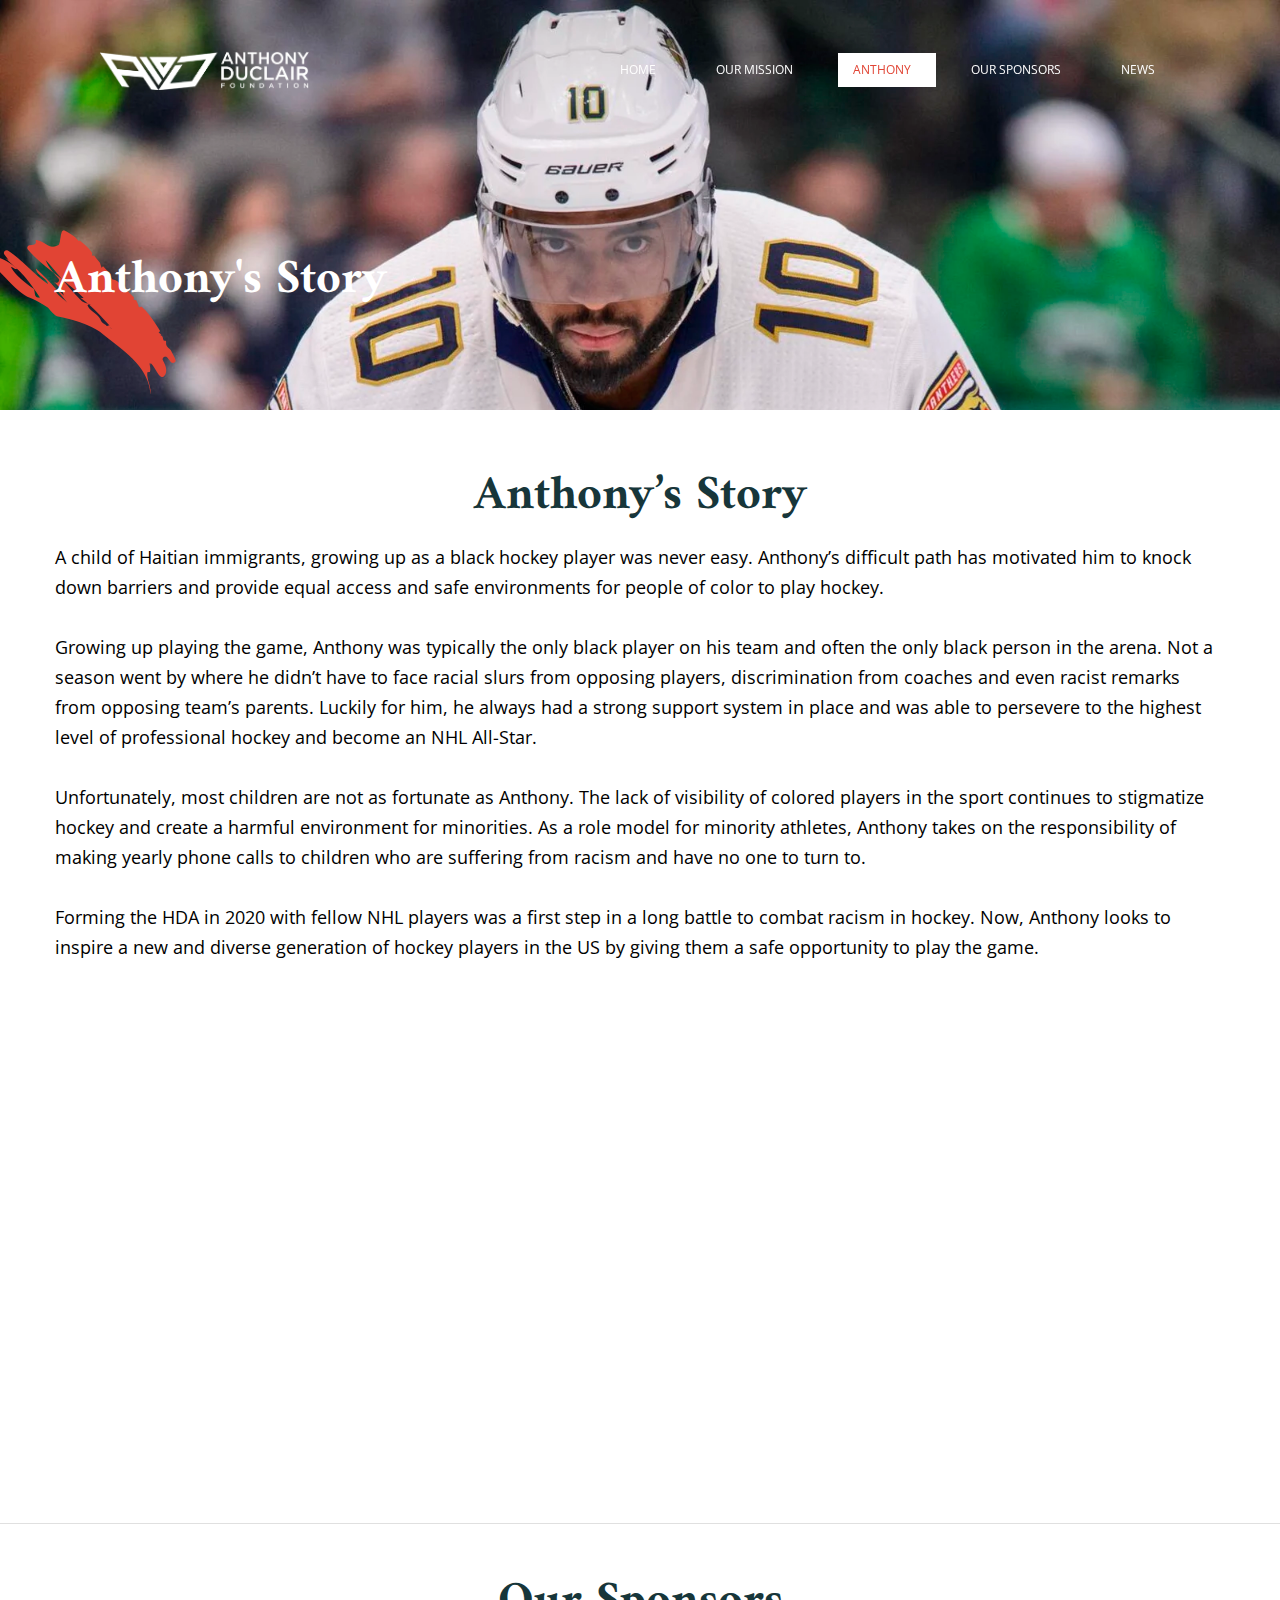
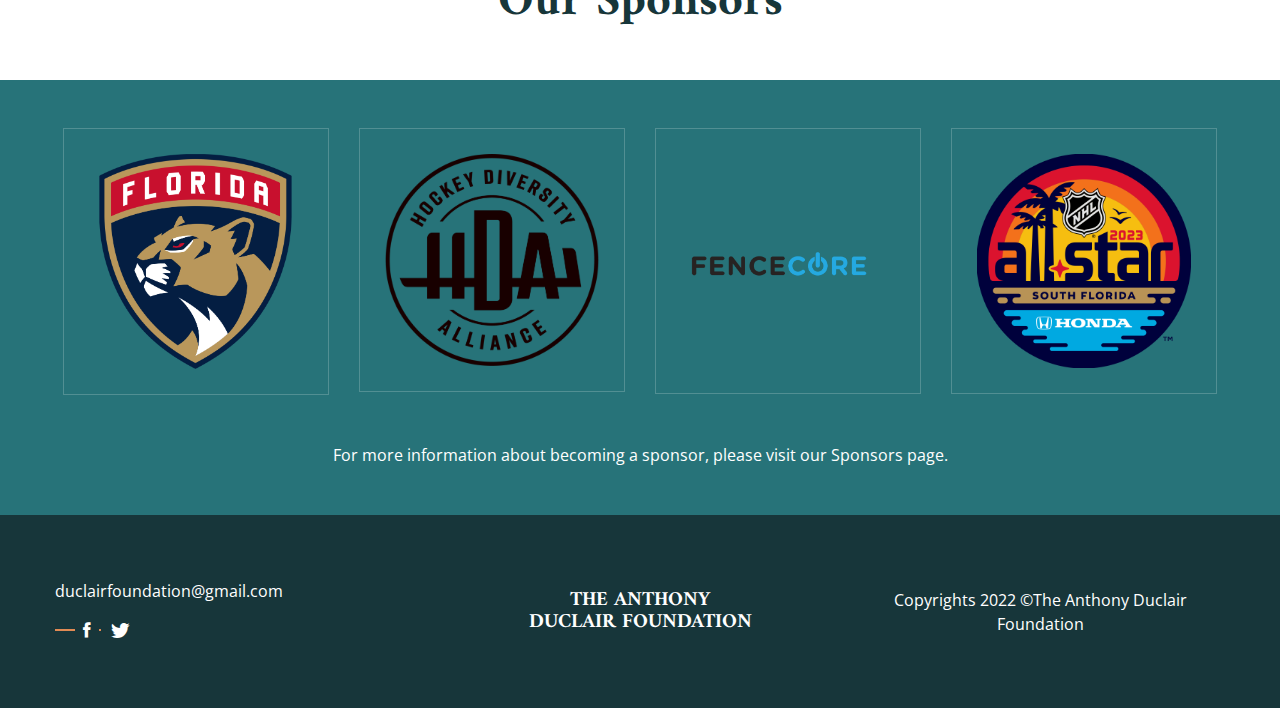
==== commit b47ff728: "updated" ====
--- a/anthony.html
+++ b/anthony.html
@@ -39,10 +39,11 @@
             <div class="row">
                <div class="col-sm-12">
                   <nav class="navbar navbar-expand-lg navbar-light">
-                     <a class="navbar-brand" href="index.html">
+                    <a class="navbar-brand" href="index.html">
                     
-                        <h4 class="d-none d-xl-block" style="color: white;">The Anthony Duclair Foundation</h4>
-                        <h6 class="d-block d-xl-none" style="color: white;">The Anthony<br> Duclair Foundation</h6>                     </a>
+                      <img src="images/logo.png" alt="">
+
+                     </a>
                      <button class="navbar-toggler" type="button" data-toggle="collapse" data-target="#navbarSupportedContent" aria-controls="navbarSupportedContent" aria-expanded="false" aria-label="Toggle navigation">
                      <span class="menu-btn d-inline-block" id="menu-btn">
                      <span class="line"></span>
@@ -99,7 +100,40 @@
        </div> 
      </div>
     <!-- Banner End -->
-   
+    <div class="container mt-5">
+      <div class="row">
+        <div class="col-lg-12">
+              
+          <div class="iq-title-box wow pulse">
+    
+          <h2 class="iq-title text-center mt-2" style="color: #17363a">Anthony’s Story
+          </h2>
+          <p class="mt-3 asdd" style="color: black;">A child of Haitian immigrants, growing up as a black hockey player was 
+            never easy. Anthony’s difficult path has motivated him to knock down 
+            barriers and provide equal access and safe environments for people of 
+            color to play hockey. <br/><br/>
+            Growing up playing the game, Anthony was typically the only black player 
+            on his team and often the only black person in the arena. Not a season 
+            went by where he didn’t have to face racial slurs from opposing players, 
+            discrimination from coaches and even racist remarks from opposing 
+            team’s parents. Luckily for him, he always had a strong support system in 
+            place and was able to persevere to the highest level of professional 
+            hockey and become an NHL All-Star. <br/><br/>
+            Unfortunately, most children are not as fortunate as Anthony. The lack of
+            visibility of colored players in the sport continues to stigmatize hockey and 
+            create a harmful environment for minorities. As a role model for minority 
+            athletes, Anthony takes on the responsibility of making yearly phone calls 
+            to children who are suffering from racism and have no one to turn to. <br/><br/>
+            Forming the HDA in 2020 with fellow NHL players was a first step in a long 
+            battle to combat racism in hockey. Now, Anthony looks to inspire a new 
+            and diverse generation of hockey players in the US by giving them a safe 
+            opportunity to play the game.
+            </p>
+         </div>
+       
+        </div>
+      </div>
+    </div>
 <div class="container">
     <div class="row">
         <div class="col-lg-12 mt-xl-5 pt-lg-5">
@@ -109,28 +143,25 @@
          <div class="row align-items-center">
         
 
-        <div class="col-lg-6 order-last order-xl-first ">
+        <!--<div class="col-lg-6 order-last order-xl-first ">-->
           
-          <div class="iq-title-box wow pulse">
-
-          <h2 class="iq-title" style="color: #17363a">Anthony’s Story
-          </h2>
-          <p class="mt-3  asdd" style="color: black;">A child of Haitian immigrants, growing up as a black 
-            hockey player was never easy. Anthony’s difficult path 
-            has motivated him to knock down barriers and provide 
-            equal access and safe environments for people of colour 
-            to play hockey. Advocate for equality, philanthropist and 
-            athlete – there is more to Anthony than meets the eye.</p>
-         </div>
+        <!--  <div class="iq-title-box wow pulse">-->
+
+        <!--  <h2 class="iq-title" style="color: #17363a">Anthony’s Story-->
+        <!--  </h2>-->
+        <!--  <p class="mt-3  asdd" style="color: black;">A child of Haitian immigrants, growing up as a black -->
+        <!--    hockey player was never easy. Anthony’s difficult path -->
+        <!--    has motivated him to knock down barriers and provide -->
+        <!--    equal access and safe environments for people of colour -->
+        <!--    to play hockey. Advocate for equality, philanthropist and -->
+        <!--    athlete – there is more to Anthony than meets the eye.</p>-->
+        <!-- </div>-->
         
-        </div>
-        <div class="col-lg-6">
-          <div class="top-event-img w-75 wow slideInRight mt-5 mt-xl-0 order-first order-xl-last float-right d-none d-xl-block">
-           <img alt="#" src="images/event/dd.jpg">  
-          </div>
-          <div class="top-event-img w-100 wow slideInRight mt-5 mt-xl-0 order-first order-xl-last d-block d-xl-none">
-            <img alt="#" src="images/event/dd.jpg">  
-           </div>
+        <!--</div>-->
+        <div class="col-md-6 offset-md-3">
+          <div class="top-event-img w-100 wow slideInRight mt-5 mt-xl-0">
+           <img alt="#" src="images/event/anst.jpg">  
+          </div>
          </div>
 
      </div>
@@ -143,6 +174,8 @@
        </div>
        </div>
 </div>
+<br/><br/>
+
     <hr>
 <a href="sponsors.html">
  <h2 class="text-center my-3 my-xl-5">Our Sponsors</h2></a>   
@@ -177,8 +210,10 @@
         </div> 
         </div>
       </div>
-      <p class="text-center mt-5 text-white">For more information about becoming a sponsor, please visit our Sponsors page.</p>
-
+      <div class="text-center pt-5">
+        <a href="sponsors.html" class=" mt-5 text-white">For more information about becoming a sponsor, please visit our Sponsors page.</a>
+    
+       </div>
     </div>
      <!-- Clients End -->
      <!-- Footer Start -->
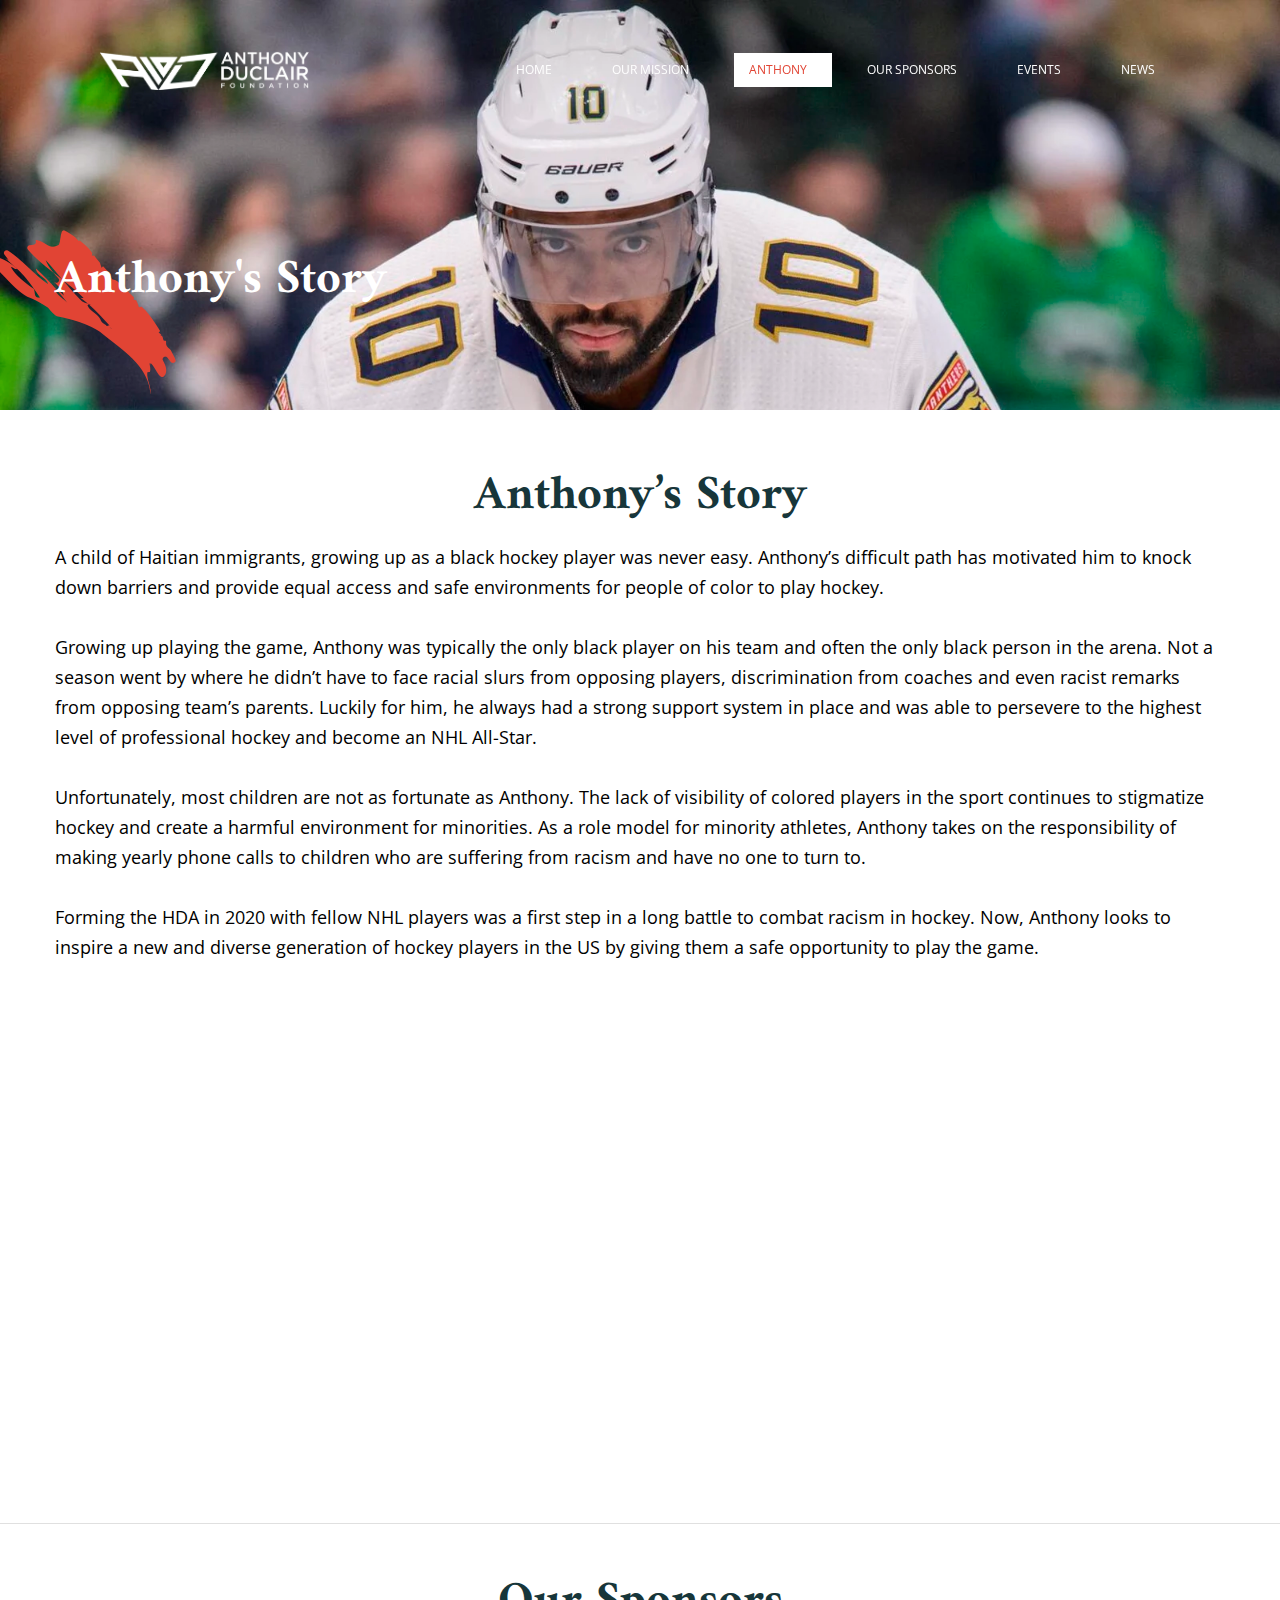
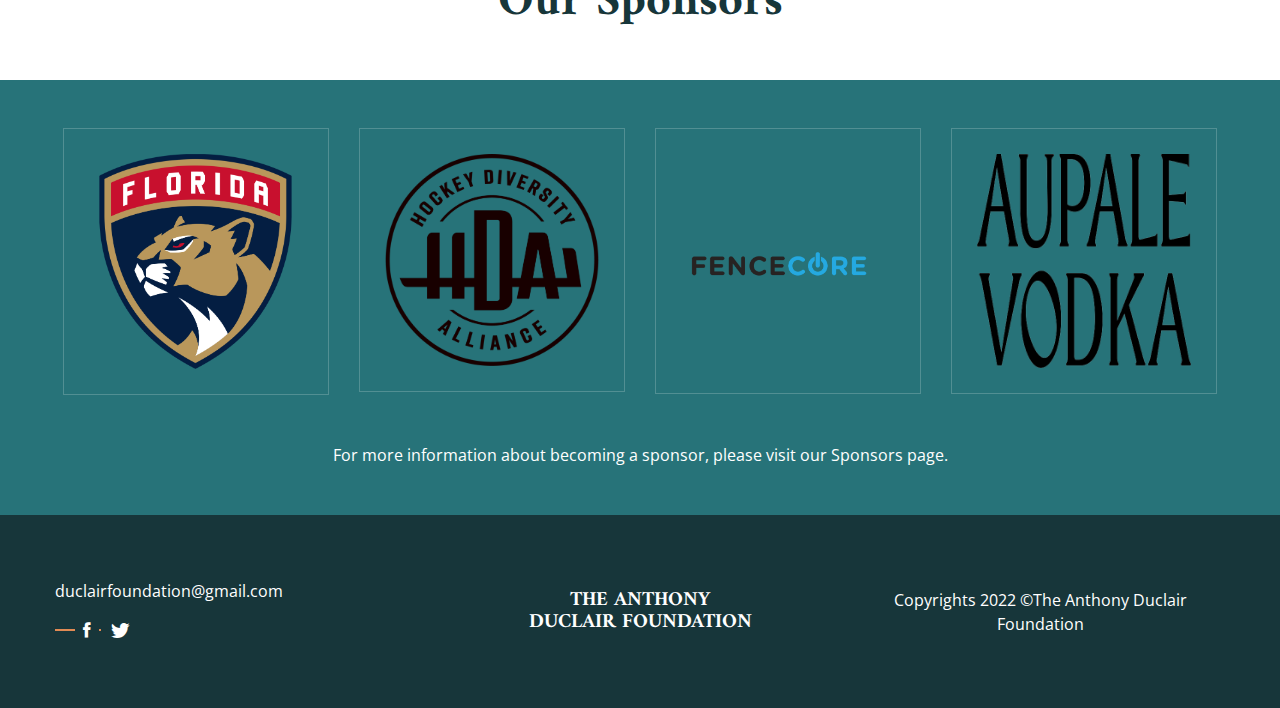
==== commit ea2384b1: "image gallery completed" ====
--- a/anthony.html
+++ b/anthony.html
@@ -63,7 +63,7 @@
                             >Our Mission</a>
                            </li>
                            <li class="nav-item ">
-                              <a class="nav-link active" href="javascript:void(0)" id="navbarDropdown-2" role="button" data-toggle="dropdown" aria-haspopup="true" aria-expanded="false">Anthony</a>
+                              <a class="nav-link active" href="anthony.html">Anthony</a>
                              
                            </li>
                            <li class="nav-item ">
@@ -71,12 +71,12 @@
                            
                          </li>
                          <li class="nav-item ">
+                            <a class="nav-link" href="event.html">Events</a>
+                          </li>
+                         <li class="nav-item ">
                             <a class="nav-link " href="news.html">News</a>
                          
                        </li>
-                          
-                          
-                           
                           
                         </ul>
                      </div>
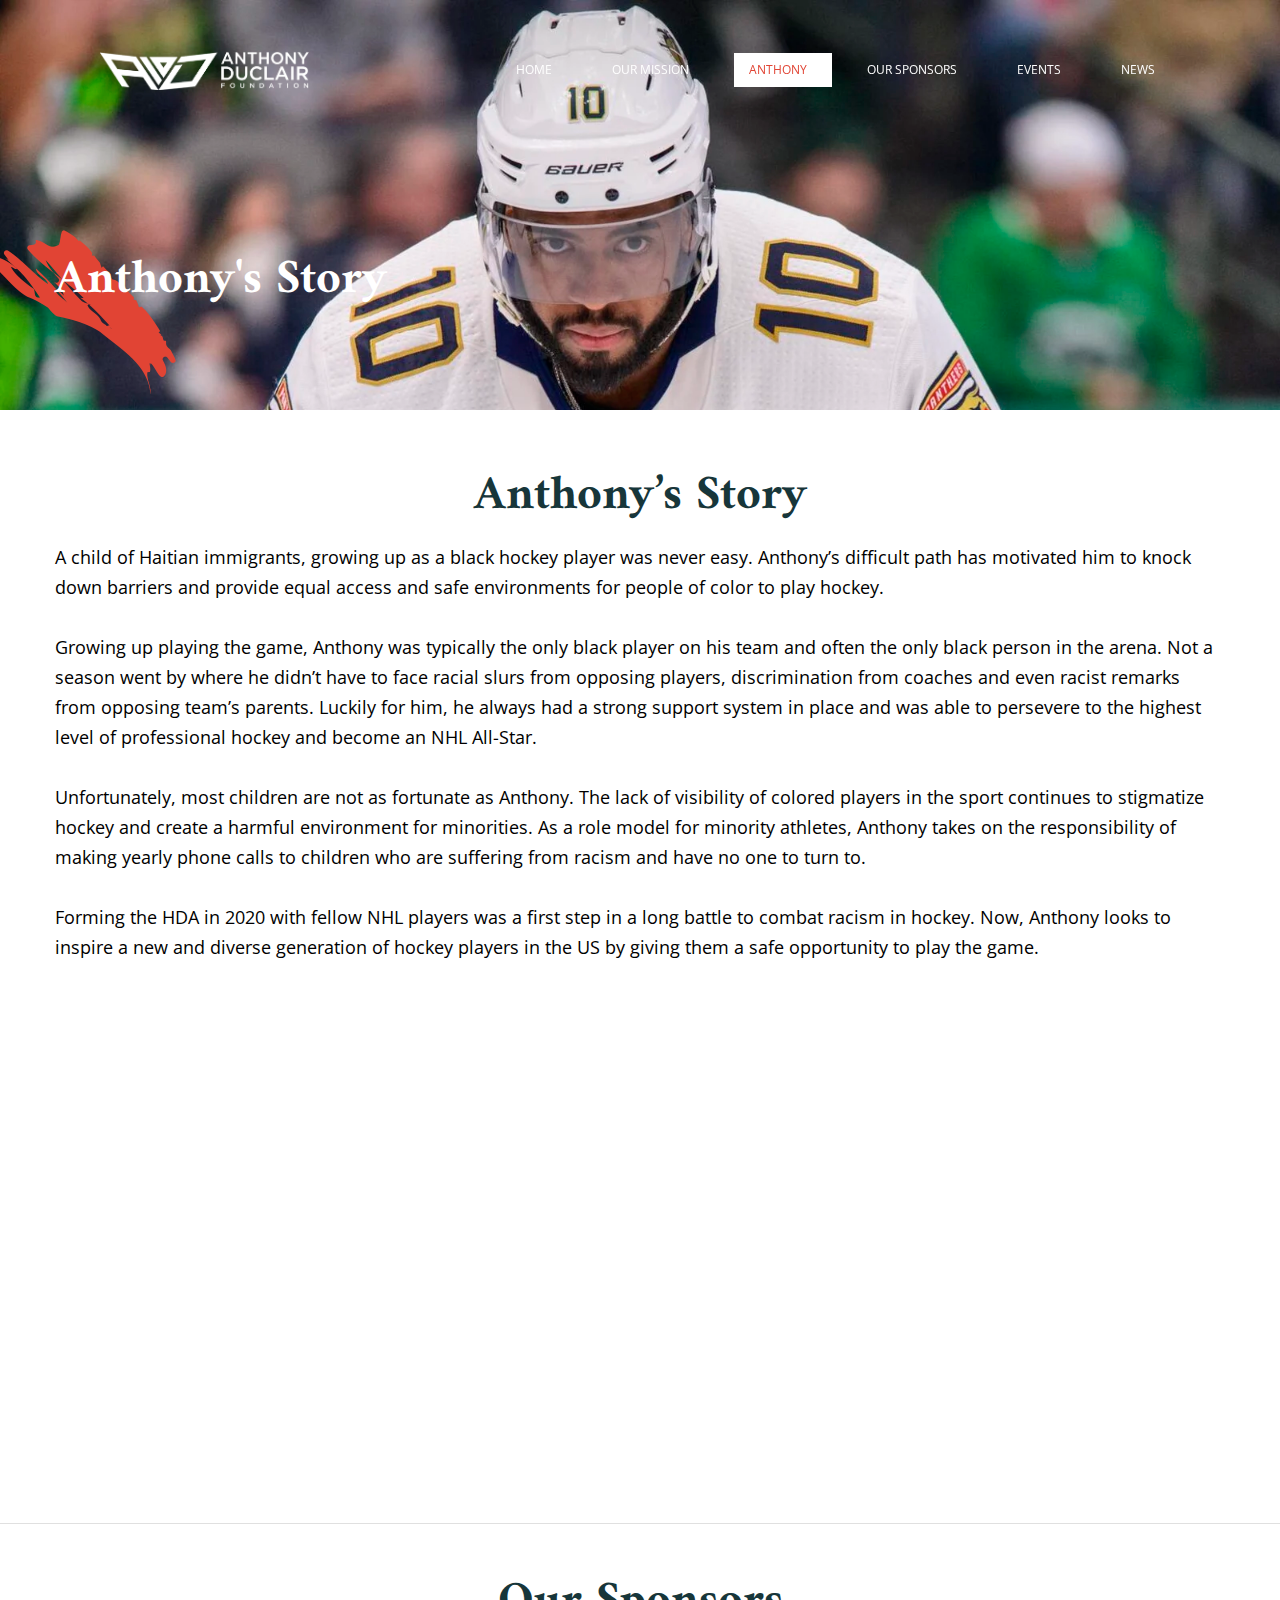
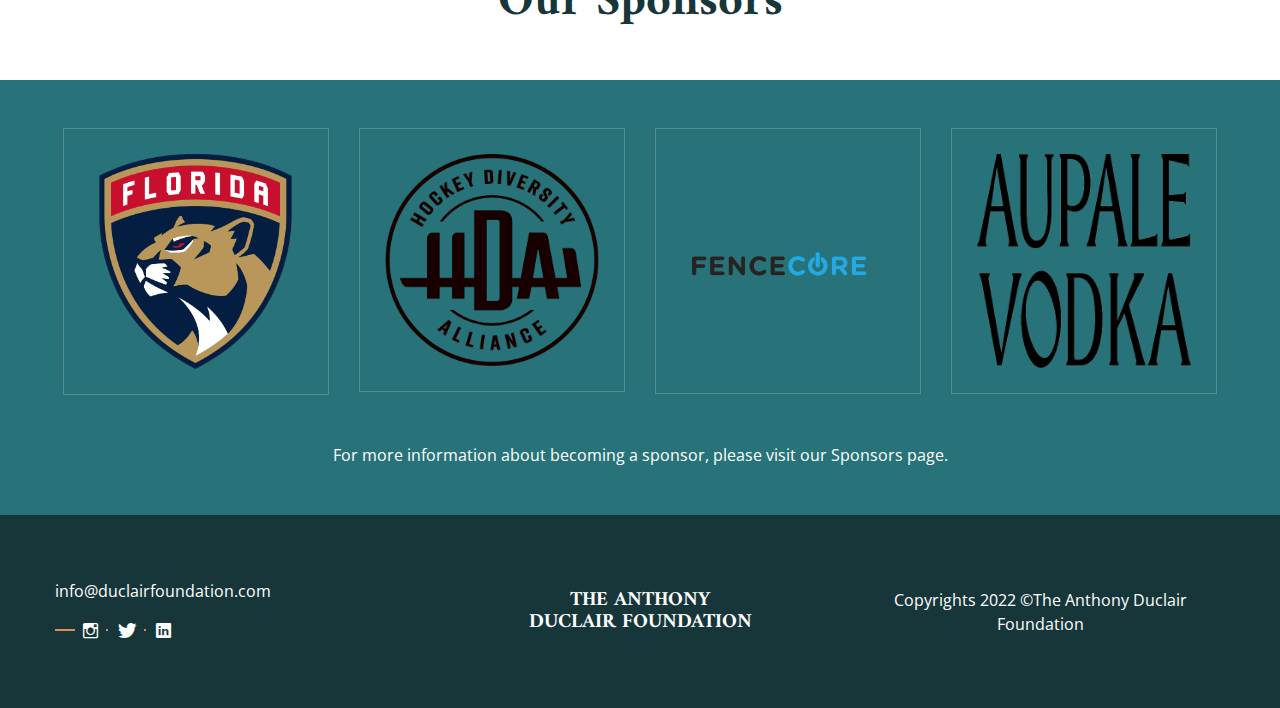
==== commit 84861fa9: "lots of changes" ====
--- a/anthony.html
+++ b/anthony.html
@@ -1,8 +1,6 @@
 <!doctype html>
 <html lang="en">
-   
-<!-- Mirrored from templates.iqonic.design/epy-html/index-3.html by HTTrack Website Copier/3.x [XR&CO'2014], Sat, 03 Dec 2022 14:17:57 GMT -->
-<head>
+   <head>
       <!-- Required meta tags -->
       <meta charset="utf-8">
       <meta name="viewport" content="width=device-width, initial-scale=1, shrink-to-fit=no">
@@ -222,12 +220,13 @@
          <div class="row align-items-center">
             <div class="col-lg-4 col-sm-12 my-4 sm-text-center">
              <ul class="list-inline mb-2">
-              <li class="list-inline-item text-white">duclairfoundation@gmail.com</li>
+              <li class="list-inline-item text-white">info@duclairfoundation.com</li>
              </ul>
 
              <ul class="list-inline mb-0 mt-2 iq-social d-inline-block position-relative">
-              <li class="list-inline-item mr-2 ml-2 position-relative"><a class="text-white" href="#"><i class="ion-social-facebook"></i></a></li>
-              <li class="list-inline-item mr-2 ml-2 position-relative"><a class="text-white" href="#"><i class="ion-social-twitter"></i></a></li>
+              <li class="list-inline-item mr-2 ml-2 position-relative"><a class="text-white" href="https://www.instagram.com/duclairfoundation/"><i class="ion-social-instagram-outline"></i></a></li>
+              <li class="list-inline-item mr-2 ml-2 position-relative"><a class="text-white" href="https://twitter.com/duclairfndation"><i class="ion-social-twitter"></i></a></li>
+              <li class="list-inline-item mr-2 ml-2 position-relative"><a class="text-white" href="https://www.linkedin.com/company/anthony-duclair-foundation/?viewAsMember=true"><i class="ion-social-linkedin"></i></a></li>
              </ul>
                
             </div>
@@ -364,6 +363,4 @@
 new WOW().init();
 </script>
 </body>
-
-<!-- Mirrored from templates.iqonic.design/epy-html/index-3.html by HTTrack Website Copier/3.x [XR&CO'2014], Sat, 03 Dec 2022 14:18:31 GMT -->
 </html>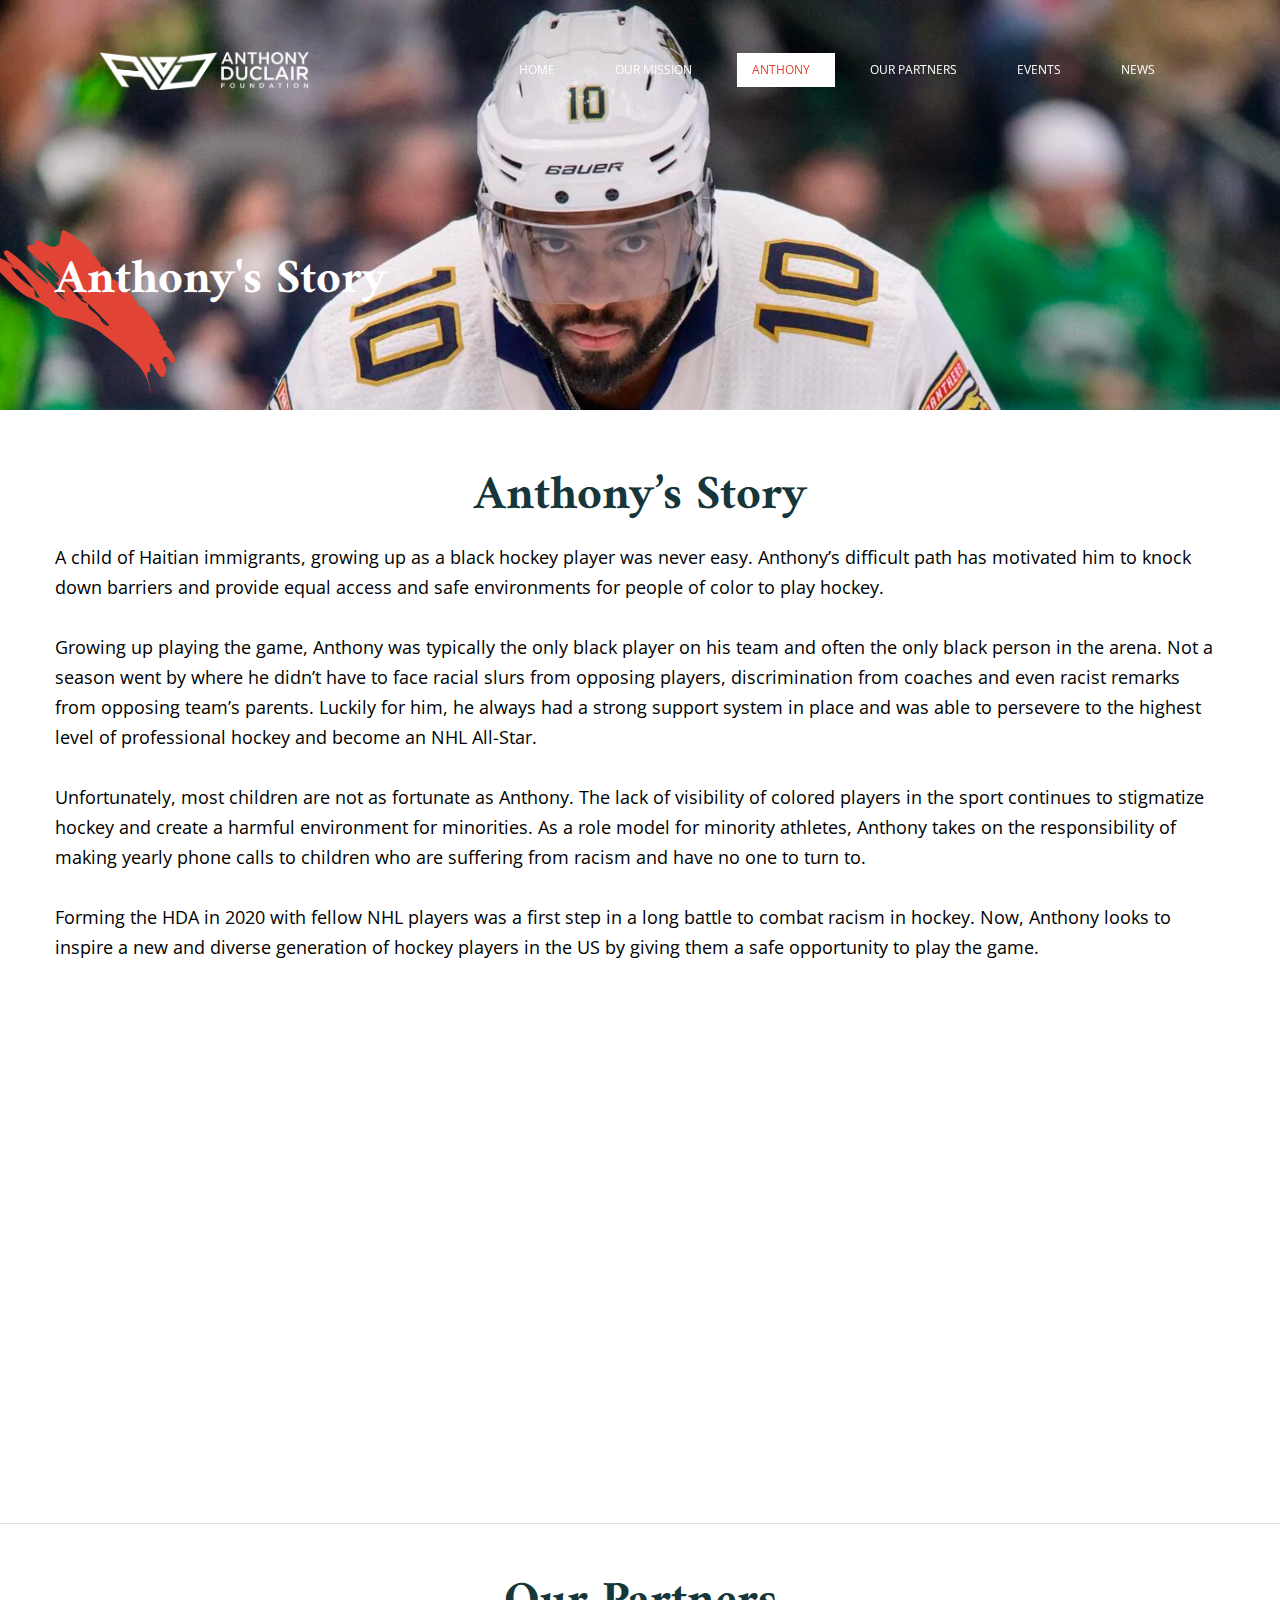
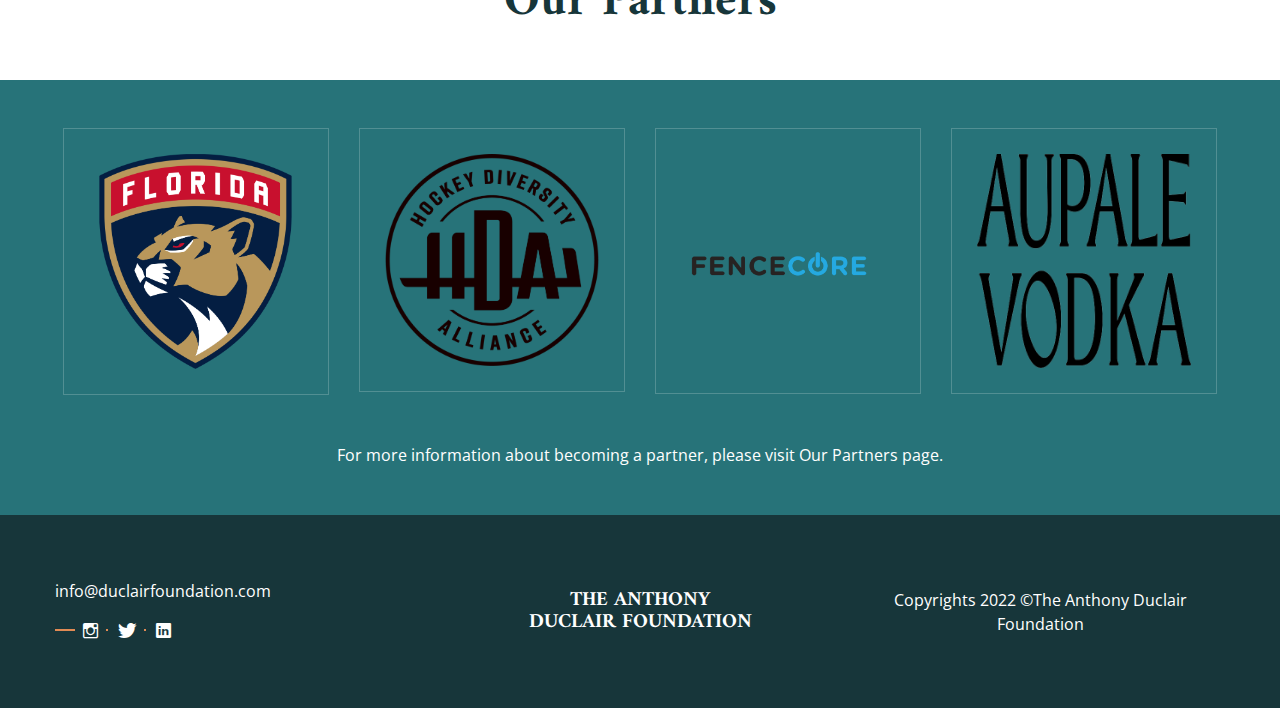
==== commit c6592b3a: "minor changes" ====
--- a/anthony.html
+++ b/anthony.html
@@ -9,8 +9,6 @@
       <link rel="shortcut icon" href="images/favicon.ico" />
       <!-- Bootstrap CSS -->
       <link rel="stylesheet" href="css/bootstrap.min.css">
-      <!-- REVOLUTION STYLE SHEETS -->
-      <link rel="stylesheet" href="revslider/css/rs6.css">
       <!-- Typography CSS -->
       <link rel="stylesheet" href="css/typography.css">
       <!-- Style CSS -->
@@ -23,13 +21,13 @@
    </head>
    <body class="position-relative">
       <!-- loading -->
-      <div id="loading">
+      <!-- <div id="loading">
          <div id="loading-center">
             <div class="load-img">
                <img src="images/loader.gif" alt="loader">
             </div>
          </div>
-      </div>
+      </div> -->
       <!-- loading End -->
       <!-- Header -->
       <header id="main-header" class="header-main">
@@ -65,7 +63,7 @@
                              
                            </li>
                            <li class="nav-item ">
-                            <a class="nav-link" href="sponsors.html">Our Sponsors</a>
+                            <a class="nav-link" href="sponsors.html">Our Partners</a>
                            
                          </li>
                          <li class="nav-item ">
@@ -176,7 +174,7 @@
 
     <hr>
 <a href="sponsors.html">
- <h2 class="text-center my-3 my-xl-5">Our Sponsors</h2></a>   
+ <h2 class="text-center my-3 my-xl-5">Our Partners</h2></a>   
     <div class="blue-bg p-5 overview-block-ptb">
      <div class="container">
    
@@ -209,7 +207,7 @@
         </div>
       </div>
       <div class="text-center pt-5">
-        <a href="sponsors.html" class=" mt-5 text-white">For more information about becoming a sponsor, please visit our Sponsors page.</a>
+        <a href="sponsors.html" class=" mt-5 text-white">For more information about becoming a partner, please visit Our Partners page.</a>
     
        </div>
     </div>
@@ -283,46 +281,6 @@
    <!-- REVOLUTION JS FILES -->
    <script src="revslider/js/revolution.tools.min.js"></script>
    <script src="revslider/js/rs6.min.js"></script>
-     <script>
-       
-       var revapi5,
-         tpj;
-       jQuery(function() {
-         tpj = jQuery;
-         if(tpj("#rev_slider_5_1").revolution == undefined){
-           revslider_showDoubleJqueryError("#rev_slider_5_1");
-         }else{
-           revapi5 = tpj("#rev_slider_5_1").show().revolution({
-             jsFileLocation:"js/",
-             sliderLayout:"fullwidth",
-             visibilityLevels:"1240,1024,778,480",
-             gridwidth:"1600,1024,778,480",
-             gridheight:"700,768,560,400",
-             spinner:"spinner0",
-             editorheight:"700,768,560,400",
-             responsiveLevels:"1240,1024,778,480",
-             disableProgressBar:"on",
-             navigation: {
-               onHoverStop:false,
-               arrows: {
-                 enable:true,
-                 style:"custom",
-                 left: {
-                   h_offset:30
-                 },
-                 right: {
-                   h_offset:30
-                 }
-               }
-             },
-             fallbacks: {
-               allowHTML5AutoPlayOnAndroid:true
-             },
-           });
-         }
-         
-       });
-     </script>
      <script src="swiper/swiper-bundle.min.js"></script>
       <script>
  var swiper = new Swiper(".mySwiper", {
--- a/css/epy-style.css
+++ b/css/epy-style.css
@@ -1866,3 +1866,21 @@
     font-family: "Ionicons";
     color: #e14434;
 }
+
+.main-conte{
+	max-height: 100vh!important;
+}
+
+@media(max-width:500px) {
+	.display{
+		padding-top: 15px;
+		font-size: 18px;
+	}
+	.displayp{
+		font-size: 14px;
+	}
+	.displaypp{
+		font-size: 12px;
+	}
+
+}